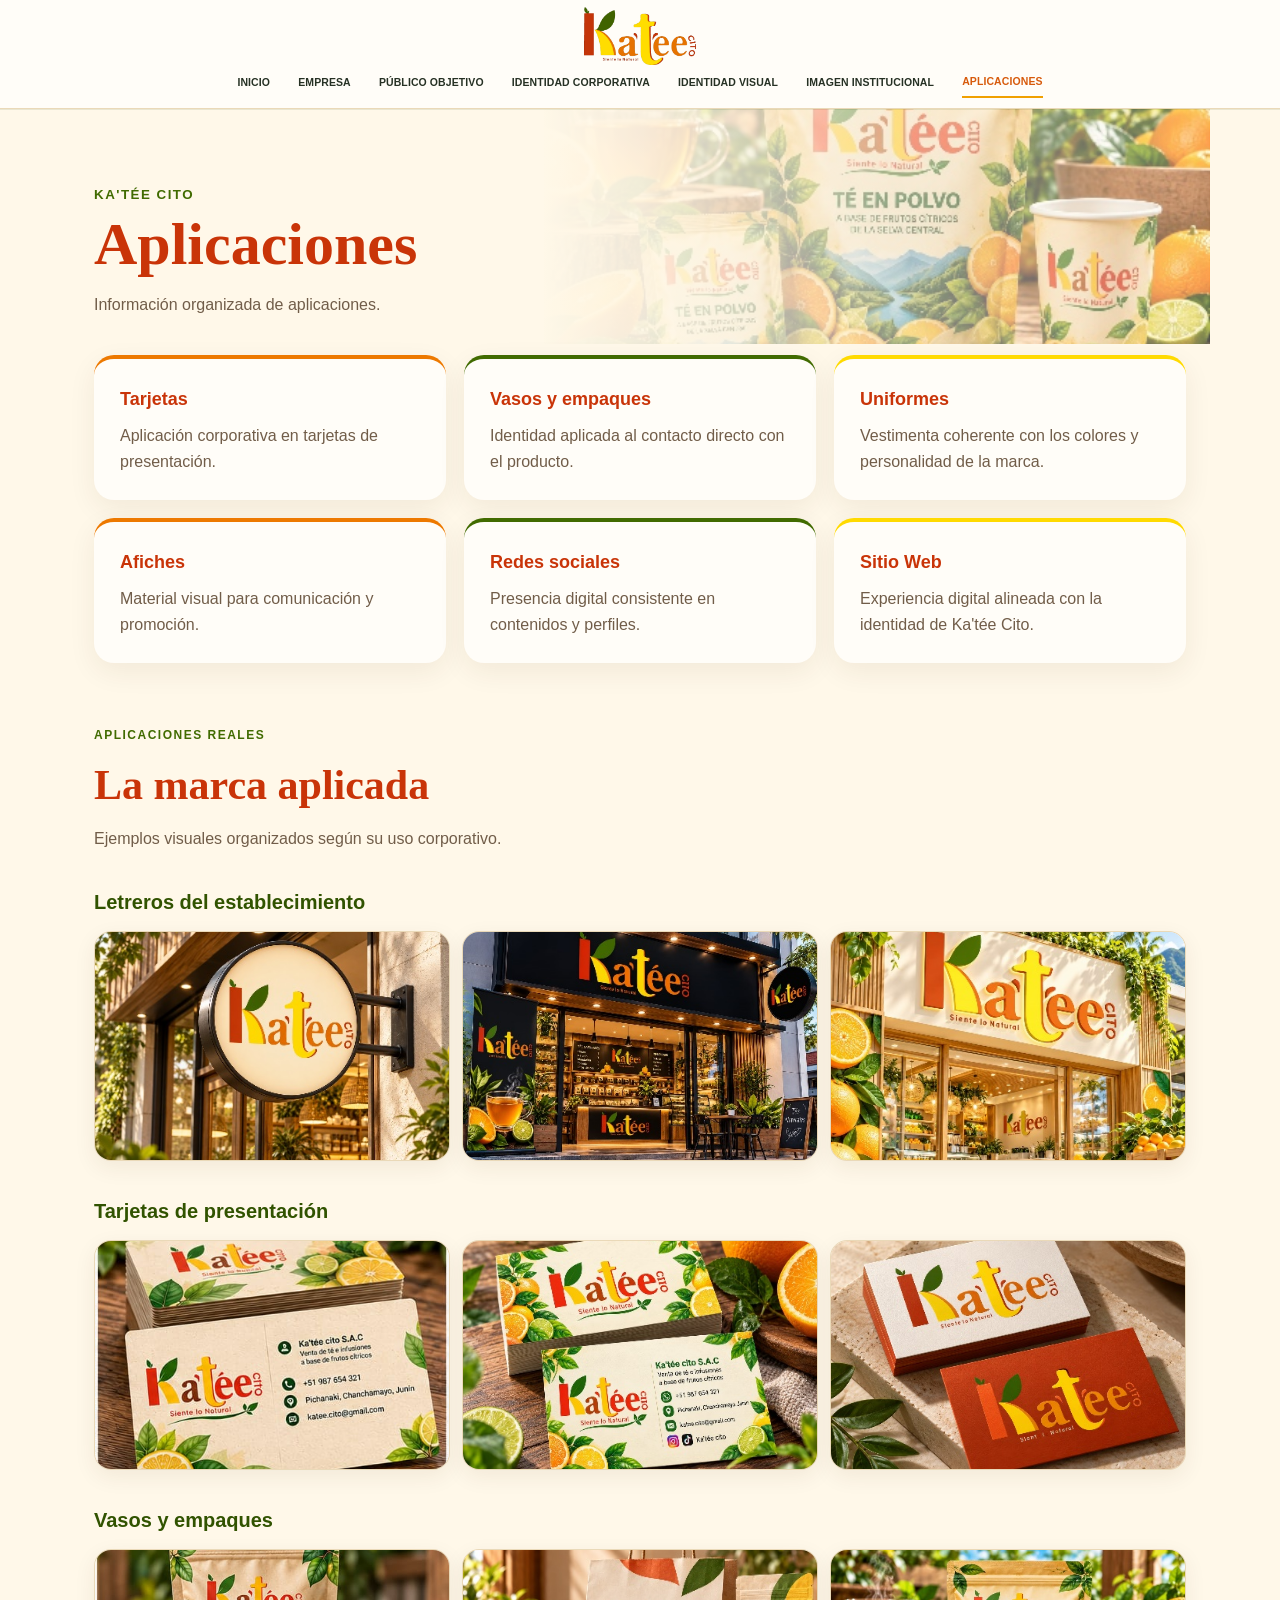
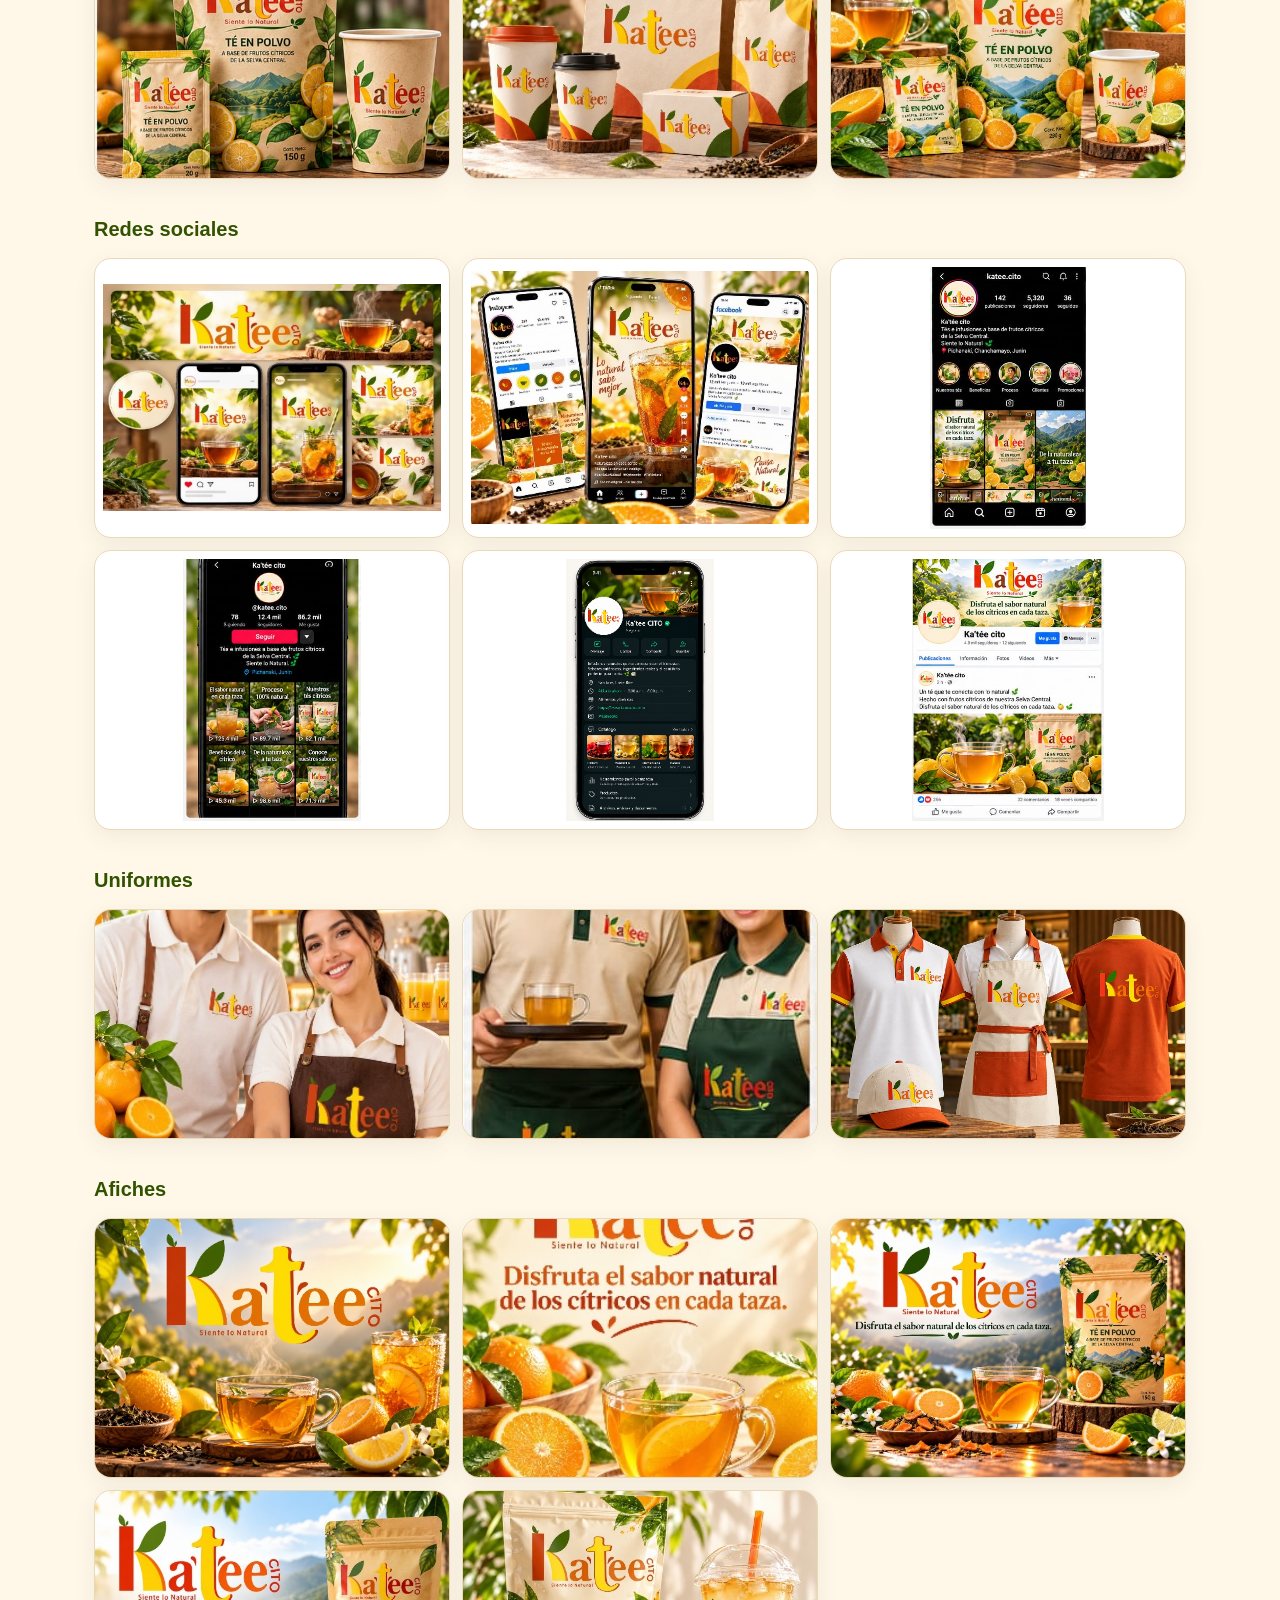
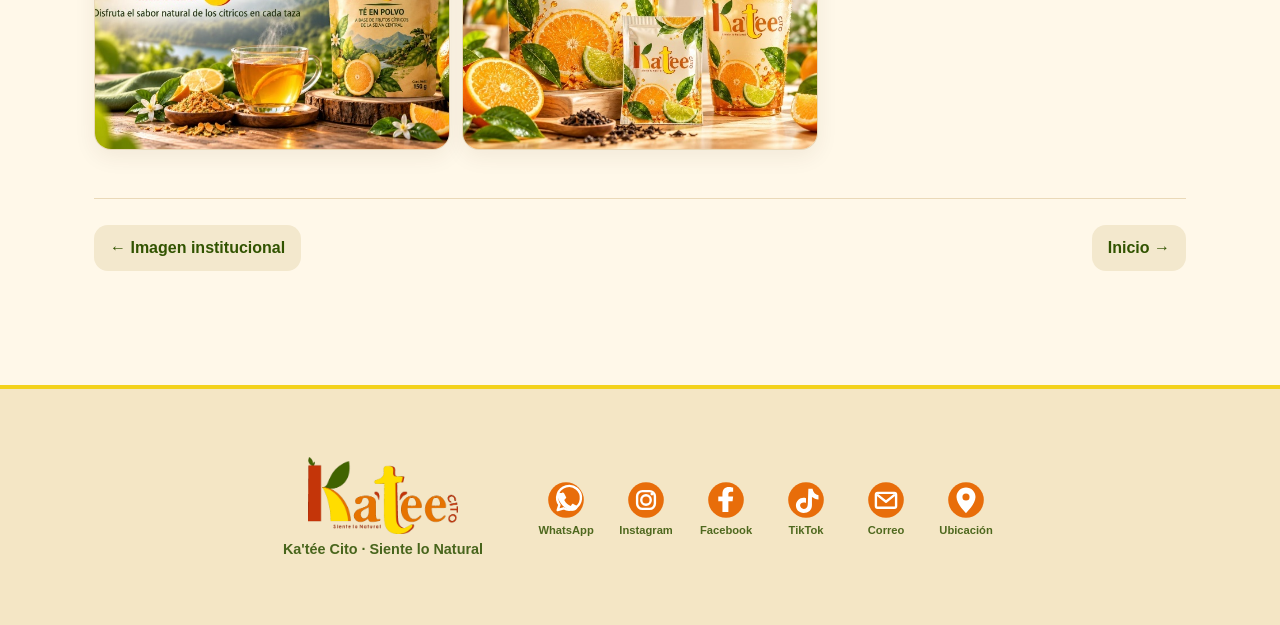
==== aplicaciones.html @ 7b3519e0 "Mi sitio web Kateecito" ====
<!doctype html>
<html lang="es"><head><meta charset="utf-8"><meta name="viewport" content="width=device-width,initial-scale=1">
<meta name="theme-color" content="#fff8e9"><title>Aplicaciones | Ka'tée Cito</title><link rel="stylesheet" href="style.css"></head>
<body><header class="site-header"><nav class="navbar"><a class="brand" href="index.html"><img src="img/logo-kateecito.png" alt="Logo Ka'tée Cito"></a>
<input class="menu-toggle" type="checkbox" id="menu-toggle">
<label class="menu-btn" for="menu-toggle" aria-label="Abrir menú">☰</label>
<div class="nav-links"><a href="index.html">Inicio</a><a href="empresa.html">Empresa</a><a href="publico.html">Público objetivo</a><a href="identidad-corporativa.html">Identidad corporativa</a><a href="identidad-visual.html">Identidad visual</a><a href="imagen-institucional.html">Imagen institucional</a><a href="aplicaciones.html" class="active">Aplicaciones</a></div></nav></header>
<main><div class="page-hero-art" style="--page-art:url('img/hero-final/aplicaciones.jpg')" aria-hidden="true"></div><div class="page-head"><small>Ka'tée Cito</small><h1 class="page-title">Aplicaciones</h1><p>Información organizada de aplicaciones.</p></div><div class="grid"><article class="card"><h2>Tarjetas</h2><p>Aplicación corporativa en tarjetas de presentación.</p></article><article class="card"><h2>Vasos y empaques</h2><p>Identidad aplicada al contacto directo con el producto.</p></article><article class="card"><h2>Uniformes</h2><p>Vestimenta coherente con los colores y personalidad de la marca.</p></article><article class="card"><h2>Afiches</h2><p>Material visual para comunicación y promoción.</p></article><article class="card"><h2>Redes sociales</h2><p>Presencia digital consistente en contenidos y perfiles.</p></article><article class="card"><h2>Sitio Web</h2><p>Experiencia digital alineada con la identidad de Ka'tée Cito.</p></article></div>

<section class="media-section">
 <div class="showcase-head"><span>Aplicaciones reales</span><h2>La marca aplicada</h2><p>Ejemplos visuales organizados según su uso corporativo.</p></div>

 <div class="media-group"><h3>Letreros del establecimiento</h3><div class="photo-grid three">
  <img src="img/galeria/letrero-1.jpg" alt="Letrero Ka'tée Cito 1" loading="lazy"><img src="img/galeria/letrero-2.jpg" alt="Letrero Ka'tée Cito 2" loading="lazy"><img src="img/galeria/letrero-3.jpg" alt="Letrero Ka'tée Cito 3" loading="lazy">
 </div></div>

 <div class="media-group"><h3>Tarjetas de presentación</h3><div class="photo-grid three">
  <img src="img/galeria/tarjeta-1.jpg" alt="Tarjeta de presentación 1" loading="lazy"><img src="img/galeria/tarjeta-2.jpg" alt="Tarjeta de presentación 2" loading="lazy"><img src="img/galeria/tarjeta-3.jpg" alt="Tarjeta de presentación 3" loading="lazy">
 </div></div>

 <div class="media-group"><h3>Vasos y empaques</h3><div class="photo-grid three">
  <img src="img/galeria/empaque-1.jpg" alt="Vasos y empaques 1" loading="lazy"><img src="img/galeria/empaque-2.jpg" alt="Vasos y empaques 2" loading="lazy"><img src="img/galeria/empaque-3.jpg" alt="Vasos y empaques 3" loading="lazy">
 </div></div>

 <div class="media-group"><h3>Redes sociales</h3><div class="photo-grid social">
  <img src="img/galeria/redes-general.jpg" alt="Presentación de redes sociales" loading="lazy"><img src="img/galeria/redes-moviles.jpg" alt="Redes sociales en dispositivos móviles" loading="lazy"><img src="img/galeria/instagram.jpg" alt="Instagram de Ka'tée Cito" loading="lazy"><img src="img/galeria/tiktok.jpg" alt="TikTok de Ka'tée Cito" loading="lazy"><img src="img/galeria/whatsapp.jpg" alt="WhatsApp de Ka'tée Cito" loading="lazy"><img src="img/galeria/facebook.jpg" alt="Facebook de Ka'tée Cito" loading="lazy">
 </div></div>

 <div class="media-group"><h3>Uniformes</h3><div class="photo-grid three">
  <img src="img/galeria/uniforme-1.jpg" alt="Uniforme Ka'tée Cito 1" loading="lazy"><img src="img/galeria/uniforme-2.jpg" alt="Uniforme Ka'tée Cito 2" loading="lazy"><img src="img/galeria/uniforme-3.jpg" alt="Uniforme Ka'tée Cito 3" loading="lazy">
 </div></div>

 <div class="media-group"><h3>Afiches</h3><div class="photo-grid posters">
  <img src="img/galeria/afiche-1.jpg" alt="Afiche Ka'tée Cito 1" loading="lazy"><img src="img/galeria/afiche-2.jpg" alt="Afiche Ka'tée Cito 2" loading="lazy"><img src="img/galeria/afiche-3.jpg" alt="Afiche Ka'tée Cito 3" loading="lazy"><img src="img/galeria/afiche-4.jpg" alt="Afiche Ka'tée Cito 4" loading="lazy"><img src="img/galeria/afiche-5.jpg" alt="Afiche Ka'tée Cito 5" loading="lazy">
 </div></div>
</section>
<div class="pager"><a href="imagen-institucional.html">← Imagen institucional</a><a href="index.html">Inicio →</a></div></main>


<footer class="brand-footer">
  <div class="brand-footer-inner">
    <div class="footer-brand">
      <img src="img/logo-kateecito.png" alt="Ka'tée Cito">
      <strong>Ka'tée Cito · Siente lo Natural</strong>
    </div>
    <div class="footer-contacts" aria-label="Canales de contacto">
      <a href="#" aria-label="WhatsApp"><img src="img/social/whatsapp.svg" alt=""><small>WhatsApp</small></a>
      <a href="#" aria-label="Instagram"><img src="img/social/instagram.svg" alt=""><small>Instagram</small></a>
      <a href="#" aria-label="Facebook"><img src="img/social/facebook.svg" alt=""><small>Facebook</small></a>
      <a href="#" aria-label="TikTok"><img src="img/social/tiktok.svg" alt=""><small>TikTok</small></a>
      <a href="#" aria-label="Correo"><img src="img/social/mail.svg" alt=""><small>Correo</small></a>
      <a href="#" aria-label="Ubicación"><img src="img/social/location.svg" alt=""><small>Ubicación</small></a>
    </div>
  </div>
</footer>
</body></html>
---- style.css ----
:root{--orange:#ed7900;--red:#c93408;--yellow:#ffda00;--green:#416b00;--green-dark:#315300;--cream:#fff8e9;--cream2:#f3e8cd;--white:#fffdf8;--text:#35281d;--muted:#715d49;--line:#ead9b8}
*{box-sizing:border-box}html{scroll-behavior:smooth}body{margin:0;font-family:Arial,Helvetica,sans-serif;background:var(--cream);color:var(--text);line-height:1.6}img{max-width:100%}
.site-header{position:sticky;top:0;z-index:50;background:rgba(255,248,233,.98);border-bottom:1px solid var(--line)}
.navbar{max-width:1240px;margin:auto;min-height:76px;padding:9px 24px;display:flex;align-items:center;gap:22px}.brand{display:flex;flex:0 0 auto}.brand img{width:116px;height:56px;object-fit:contain}
.nav-links{display:flex;align-items:center;gap:4px;margin-left:auto}.nav-links a{color:var(--green-dark);text-decoration:none;font-weight:700;font-size:12.5px;padding:10px 9px;border-radius:999px;white-space:nowrap}.nav-links a:hover,.nav-links a.active{background:var(--yellow);color:var(--red)}
.menu-toggle{display:none}.menu-btn{display:none;background:var(--yellow);color:var(--red);width:46px;height:46px;border-radius:13px;font-size:24px;font-weight:bold;cursor:pointer;align-items:center;justify-content:center}
.hero{background:radial-gradient(circle at 84% 20%,rgba(255,218,0,.35),transparent 27%),linear-gradient(135deg,#fffaf1,#ffefc6);padding:84px 24px}.hero-wrap{max-width:1140px;margin:auto;display:grid;grid-template-columns:1.2fr .8fr;gap:60px;align-items:center}.eyebrow{color:var(--green);font-weight:800;letter-spacing:2px;font-size:13px}.hero h1,.page-title{font-family:Georgia,serif;color:var(--red);line-height:1.04}.hero h1{font-size:clamp(45px,6vw,78px);margin:12px 0 18px}.hero p{font-size:18px;color:var(--muted);max-width:650px}.hero-logo{background:var(--white);padding:28px;border:2px solid var(--yellow);border-radius:30px;box-shadow:0 15px 45px rgba(86,55,18,.09)}
.primary{display:inline-block;margin-top:14px;padding:12px 20px;border-radius:999px;background:var(--green);color:white;text-decoration:none;font-weight:700}
main{max-width:1140px;margin:auto;padding:72px 24px}.page-head{max-width:800px;margin-bottom:38px}.page-head small{color:var(--green);font-weight:800;letter-spacing:1.5px;text-transform:uppercase}.page-title{font-size:clamp(38px,5vw,60px);margin:7px 0 10px}.page-head p{color:var(--muted)}
.grid{display:grid;grid-template-columns:repeat(3,minmax(0,1fr));gap:18px}.card{background:var(--white);padding:26px;border-radius:20px;border-top:4px solid var(--orange);box-shadow:0 9px 28px rgba(76,49,18,.07)}.card:nth-child(3n+2){border-top-color:var(--green)}.card:nth-child(3n){border-top-color:var(--yellow)}.card h2{font-size:18px;color:var(--red);margin:0 0 9px}.card p{color:var(--muted);margin:0}.card a{display:inline-block;margin-top:14px;color:var(--green);font-weight:700;text-decoration:none}
.palette{display:grid;grid-template-columns:repeat(4,1fr);gap:12px;margin-bottom:28px}.swatch{height:115px;border-radius:18px;padding:16px;display:flex;align-items:flex-end;font-weight:800}.orange{background:var(--orange);color:white}.yellow{background:var(--yellow);color:#712b0c}.green{background:var(--green);color:white}.red{background:var(--red);color:white}
.pager{display:flex;justify-content:space-between;gap:16px;margin-top:48px;padding-top:26px;border-top:1px solid var(--line)}.pager a{min-height:46px;display:flex;align-items:center;padding:10px 16px;border-radius:14px;background:var(--cream2);color:var(--green-dark);font-weight:700;text-decoration:none}
footer{padding:44px 20px;text-align:center;background:#eee1c3;border-top:5px solid var(--yellow);color:var(--green-dark);font-weight:700}footer img{width:145px;max-height:90px;object-fit:contain}
@media(max-width:1040px){.navbar{padding:9px 18px}.menu-btn{display:flex;margin-left:auto}.nav-links{display:none;position:absolute;top:76px;left:12px;right:12px;background:var(--white);border:1px solid var(--line);border-radius:18px;padding:10px;box-shadow:0 14px 35px rgba(61,42,19,.14);max-height:72vh;overflow:auto}.menu-toggle:checked~.nav-links{display:grid;grid-template-columns:1fr 1fr}.nav-links a{font-size:14px;padding:12px}.hero-wrap{grid-template-columns:1fr 380px;gap:35px}}
@media(max-width:760px){.hero{padding:55px 18px}.hero-wrap{grid-template-columns:1fr;gap:30px}.hero h1{font-size:45px}.hero-logo{max-width:480px}.grid{grid-template-columns:1fr}.palette{grid-template-columns:1fr 1fr}main{padding:52px 18px}.pager{flex-direction:column}.pager a{justify-content:center}.menu-toggle:checked~.nav-links{grid-template-columns:1fr}.page-title{font-size:40px}}
@media(min-width:1400px){.navbar{max-width:1360px}.hero-wrap,main{max-width:1240px}.grid{gap:22px}.card{padding:30px}}

/* Galerías del documento corporativo */
.visual-showcase,.media-section{margin-top:58px}
.showcase-head{max-width:760px;margin-bottom:22px}
.showcase-head span{color:var(--green);font-size:12px;font-weight:800;letter-spacing:1.5px;text-transform:uppercase}
.showcase-head h2{font-family:Georgia,serif;color:var(--red);font-size:clamp(28px,4vw,42px);margin:5px 0 7px}
.showcase-head p{color:var(--muted);margin:0}
.hero-figure{margin:0;background:var(--white);border-radius:24px;padding:18px;box-shadow:0 10px 30px rgba(76,49,18,.08);border:1px solid var(--line)}
.hero-figure img{display:block;width:100%;max-height:520px;object-fit:contain;border-radius:16px}
.hero-figure figcaption{padding:12px 4px 2px;color:var(--muted);font-size:14px}
.media-group{margin-top:34px}.media-group h3{color:var(--green-dark);font-size:20px;margin:0 0 13px}
.photo-grid{display:grid;gap:12px}.photo-grid.three{grid-template-columns:repeat(3,minmax(0,1fr))}.photo-grid.social{grid-template-columns:repeat(3,minmax(0,1fr))}.photo-grid.posters{grid-template-columns:repeat(3,minmax(0,1fr))}
.photo-grid img{width:100%;height:230px;object-fit:cover;background:var(--white);border-radius:17px;border:1px solid var(--line);box-shadow:0 7px 22px rgba(76,49,18,.07)}
.photo-grid.social img{height:280px;object-fit:contain;padding:8px;background:#fff}.photo-grid.posters img{height:260px}
.communication-grid{display:grid;grid-template-columns:repeat(2,minmax(0,1fr));gap:18px}
.media-card{min-width:0;background:var(--white);border:1px solid var(--line);border-radius:22px;padding:18px;box-shadow:0 8px 25px rgba(76,49,18,.07)}
.media-card small{color:var(--orange);font-weight:800;text-transform:uppercase;letter-spacing:1px}.media-card h3{color:var(--green-dark);margin:3px 0 14px}
.media-card>img,.double-img img{display:block;width:100%;height:350px;object-fit:contain;border-radius:14px;background:#fff}
.double-img{display:grid;grid-template-columns:1fr 1fr;gap:10px}.double-img img{height:300px}.media-card.wide{grid-column:1/-1}.media-card.wide>img{height:420px}
@media(max-width:760px){
 .photo-grid.three,.photo-grid.social,.photo-grid.posters{grid-template-columns:1fr 1fr}
 .photo-grid img{height:180px}.photo-grid.social img{height:230px}.photo-grid.posters img{height:210px}
 .communication-grid{grid-template-columns:1fr}.media-card.wide{grid-column:auto}.media-card>img{height:300px}.double-img img{height:240px}.media-card.wide>img{height:300px}
}
@media(max-width:430px){
 .photo-grid.three,.photo-grid.social,.photo-grid.posters{grid-template-columns:1fr}
 .photo-grid img,.photo-grid.social img,.photo-grid.posters img{height:auto;max-height:360px;object-fit:contain;background:#fff}
 .double-img{grid-template-columns:1fr}.double-img img{height:auto;max-height:360px}
}

/* ===== Rediseño final: 7 pestañas + video hero ===== */
.site-header{position:sticky;top:0;background:rgba(255,253,248,.97);box-shadow:0 1px 0 rgba(49,83,0,.10)}
.navbar{max-width:1320px;min-height:82px}
.brand img{width:125px;height:60px}
.nav-links a{font-size:12px;text-transform:uppercase;letter-spacing:.35px;padding:10px 11px}
.video-hero{position:relative;height:min(76vh,720px);min-height:510px;overflow:hidden;background:#203000}
.hero-video{position:absolute;inset:0;width:100%;height:100%;object-fit:cover}
.video-shade{position:absolute;inset:0;background:linear-gradient(90deg,rgba(18,26,7,.72) 0%,rgba(18,26,7,.45) 42%,rgba(18,26,7,.10) 72%,rgba(18,26,7,.02) 100%)}
.video-content{position:relative;z-index:2;height:100%;max-width:1240px;margin:auto;padding:50px 28px;display:flex;align-items:center}
.video-copy{max-width:680px;color:white}
.eyebrow.light{color:#ffdf32}
.video-copy h1{font-family:Georgia,serif;font-size:clamp(48px,6vw,82px);line-height:1.01;margin:13px 0 18px;color:white;text-shadow:0 3px 18px rgba(0,0,0,.22)}
.video-copy p{max-width:570px;font-size:18px;color:rgba(255,255,255,.92);margin-bottom:28px}
.hero-outline{display:inline-flex;padding:14px 24px;border:2px solid white;color:white;text-decoration:none;font-size:12px;font-weight:800;letter-spacing:1px;transition:.2s}
.hero-outline:hover{background:white;color:var(--green-dark)}
.home-main{max-width:1240px;padding-top:70px}
.home-intro{display:grid;grid-template-columns:1fr 1fr;gap:50px;align-items:end;margin-bottom:36px}
.home-intro small{color:var(--green);font-weight:800;letter-spacing:1.5px}
.home-intro h2{font-family:Georgia,serif;font-size:clamp(36px,5vw,58px);color:var(--red);margin:4px 0 0}
.home-intro p{color:var(--muted);max-width:520px;margin:0}
.category-list{display:grid;grid-template-columns:repeat(3,1fr);border-top:1px solid var(--line);border-left:1px solid var(--line)}
.home-category{min-height:150px;padding:24px;background:var(--white);border-right:1px solid var(--line);border-bottom:1px solid var(--line);display:grid;grid-template-columns:auto 1fr auto;gap:16px;align-items:center;text-decoration:none;color:var(--text);transition:.2s}
.home-category>span{color:var(--orange);font-weight:800;font-size:12px}
.home-category h2{font-family:Georgia,serif;color:var(--green-dark);font-size:21px;margin:0 0 4px}
.home-category p{color:var(--muted);font-size:13px;margin:0}.home-category b{font-size:24px;color:var(--red)}
.home-category:hover{background:#fff2cc;transform:translateY(-2px)}
@media(max-width:1040px){
 .nav-links a{text-transform:none;letter-spacing:0}
 .video-hero{height:68vh;min-height:500px}
 .category-list{grid-template-columns:repeat(2,1fr)}
}
@media(max-width:760px){
 .site-header{position:sticky}
 .video-hero{height:70vh;min-height:520px}
 .hero-video{object-position:center}
 .video-shade{background:linear-gradient(90deg,rgba(18,26,7,.68),rgba(18,26,7,.32))}
 .video-content{padding:36px 20px;align-items:flex-end;padding-bottom:60px}
 .video-copy h1{font-size:43px}.video-copy p{font-size:16px}
 .home-intro{grid-template-columns:1fr;gap:15px}
 .category-list{grid-template-columns:1fr}
 .home-category{min-height:120px}
}

/* ===== HOME FINAL BASADO EN LA REFERENCIA APROBADA ===== */
.top-strip{height:34px;background:#174b22;color:#fff;font-size:12px;display:flex;align-items:center}
.top-strip>div{width:min(1320px,calc(100% - 40px));margin:auto;display:flex;gap:18px}
.top-strip b{font-weight:400;opacity:.88;border-left:1px solid rgba(255,255,255,.45);padding-left:18px}
.site-header{position:sticky;top:0;z-index:100;background:#fffdf8}
.navbar{max-width:1340px;min-height:84px;padding:10px 28px}
.brand img{width:150px;height:62px;object-fit:contain}
.nav-links{gap:8px}.nav-links a{font-size:12px;text-transform:uppercase;letter-spacing:.25px;padding:11px 10px;color:#263124;border-radius:0}
.nav-links a.active{background:transparent;color:#d75a0b;border-bottom:2px solid #f0a000}
.ref-hero{position:relative;height:calc(100vh - 118px);min-height:570px;max-height:790px;overflow:hidden;background:#253b1b}
.ref-hero video{position:absolute;inset:0;width:100%;height:100%;object-fit:cover;object-position:center center;transform:translateZ(0)}
.ref-overlay{position:absolute;inset:0;background:linear-gradient(90deg,rgba(15,27,10,.72) 0%,rgba(15,27,10,.48) 38%,rgba(15,27,10,.12) 72%,rgba(15,27,10,.04) 100%)}
.ref-copy{position:relative;z-index:2;width:min(1320px,calc(100% - 80px));margin:auto;height:100%;display:flex;flex-direction:column;justify-content:center;align-items:flex-start;color:white}
.ref-copy small{font-weight:800;letter-spacing:5px;color:#ffcf21;font-size:11px}
.ref-copy h1{font-family:Georgia,serif;font-size:clamp(48px,6vw,86px);line-height:.98;margin:16px 0 22px;color:#fff;max-width:760px;text-shadow:0 3px 18px rgba(0,0,0,.25)}
.ref-copy h1 em{font-style:normal;color:#ffb515}.ref-copy p{max-width:600px;font-size:18px;margin:0 0 28px;color:#fff}
.ref-actions{display:flex;gap:12px}.ref-actions a{padding:15px 24px;text-decoration:none;font-weight:800;font-size:12px;letter-spacing:.5px}
.ref-primary{background:#ffb515;color:#18371a}.ref-secondary{border:2px solid #fff;color:#fff;background:rgba(0,0,0,.12)}
.scroll-cue{position:absolute;z-index:3;right:35px;bottom:26px;color:#fff;text-decoration:none;font-size:10px;font-weight:800;letter-spacing:2px}
.ref-main{max-width:1340px;padding:50px 28px 70px}
.ref-intro{display:grid;grid-template-columns:1.2fr .8fr;align-items:end;gap:45px;margin-bottom:28px}
.ref-intro small{color:#365c23;font-weight:800;letter-spacing:4px;font-size:10px}
.ref-intro h2{font-family:Georgia,serif;font-size:46px;margin:5px 0;color:#173f20}.ref-intro h2 strong{color:#d74910}
.ref-intro p{color:#625d54;margin:0 0 8px;max-width:430px}
.ref-grid{display:grid;grid-template-columns:repeat(6,1fr);gap:10px}
.ref-card{min-width:0;background:#fffdf8;border:1px solid #eadfc9;border-radius:8px;padding:24px 18px;text-decoration:none;color:#25231e;display:flex;gap:14px;min-height:170px;transition:.2s}
.ref-card:hover{transform:translateY(-4px);box-shadow:0 12px 25px rgba(67,52,27,.10)}
.ref-icon{font-size:31px;color:#df4b0c;line-height:1}.ref-card:nth-child(even) .ref-icon{color:#32601e}
.ref-card h3{font-family:Georgia,serif;color:#24261f;font-size:18px;line-height:1.05;margin:2px 0 12px}.ref-card p{font-size:13px;line-height:1.35;color:#69635a;margin:0 0 12px}.ref-card span{display:inline-flex;width:34px;height:34px;border-radius:50%;background:#e44d0b;color:#fff;align-items:center;justify-content:center;font-weight:800}
@media(max-width:1100px){.ref-grid{grid-template-columns:repeat(3,1fr)}}
@media(max-width:760px){
 .top-strip{display:none}.navbar{min-height:64px;padding:5px 16px}.brand img{width:115px;height:50px}
 .ref-hero{height:calc(100svh - 64px);min-height:600px;max-height:none}
 .ref-hero video{object-position:52% center}
 .ref-overlay{background:linear-gradient(0deg,rgba(17,29,10,.72) 0%,rgba(17,29,10,.22) 65%,rgba(17,29,10,.05) 100%)}
 .ref-copy{width:calc(100% - 36px);justify-content:flex-end;padding-bottom:70px}
 .ref-copy small{letter-spacing:2.5px;font-size:9px}.ref-copy h1{font-size:43px;line-height:1.02;margin:12px 0 15px}.ref-copy p{font-size:14px;max-width:92%}
 .ref-actions{flex-direction:column;align-items:flex-start}.ref-actions a{padding:12px 17px}.scroll-cue{display:none}
 .ref-main{padding:42px 17px 55px}.ref-intro{grid-template-columns:1fr;gap:8px}.ref-intro h2{font-size:38px}.ref-grid{grid-template-columns:1fr 1fr}
 .ref-card{min-height:150px;padding:18px 13px;display:block}.ref-icon{margin-bottom:10px}.ref-card h3{font-size:16px}
}
@media(max-width:430px){.ref-grid{grid-template-columns:1fr}.ref-card{min-height:auto;display:flex}}

/* ===== NAVEGACION FINAL MOVIL: SIN MENU HAMBURGUESA ===== */
.menu-toggle,.menu-btn{display:none!important}
@media(max-width:1040px){
 .site-header{position:sticky;top:0;z-index:100;background:#fffdf8;overflow:hidden}
 .navbar{display:grid;grid-template-columns:1fr;gap:0;min-height:auto;padding:0;max-width:none;width:100%}
 .brand{display:flex;justify-content:center;padding:7px 16px 4px}
 .brand img{width:118px;height:48px;object-fit:contain}
 .nav-links{display:flex!important;position:static!important;left:auto!important;right:auto!important;top:auto!important;width:100%;margin:0!important;padding:0 12px 7px!important;gap:22px!important;background:#fffdf8!important;border:0!important;border-radius:0!important;box-shadow:none!important;overflow-x:auto!important;overflow-y:hidden!important;max-height:none!important;grid-template-columns:none!important;scrollbar-width:none;-webkit-overflow-scrolling:touch;white-space:nowrap}
 .nav-links::-webkit-scrollbar{display:none}
 .nav-links a{flex:0 0 auto!important;font-size:10px!important;text-transform:uppercase!important;letter-spacing:.35px!important;padding:8px 0 7px!important;border-radius:0!important;color:#273123!important;background:transparent!important}
 .nav-links a.active{color:#d74910!important;border-bottom:2px solid #f0a000!important}
}
@media(max-width:760px){
 .top-strip{height:25px;display:flex!important;font-size:8px;overflow:hidden}
 .top-strip>div{width:100%;padding:0 12px;gap:9px;white-space:nowrap}
 .top-strip b{padding-left:9px;overflow:hidden;text-overflow:ellipsis}
 .site-header{top:0}
 .navbar{padding:0!important}
 .brand{padding:5px 14px 2px;justify-content:flex-start}
 .brand img{width:102px;height:43px}
 .nav-links{padding:0 14px 7px!important;gap:20px!important}
 .nav-links a{font-size:9px!important;padding:7px 0 6px!important}
 .ref-hero{height:calc(100svh - 108px);min-height:570px}
}

/* ===== AJUSTE FINAL: LOGO Y 7 PESTAÑAS CENTRADAS EN CELULAR ===== */
@media(max-width:760px){
  .navbar{display:flex!important;flex-direction:column!important;align-items:center!important;justify-content:center!important;width:100%!important;padding:5px 8px 7px!important}
  .brand{width:100%!important;display:flex!important;justify-content:center!important;align-items:center!important;padding:2px 0 3px!important}
  .brand img{width:105px!important;height:42px!important;object-fit:contain!important}
  .nav-links{width:100%!important;display:flex!important;justify-content:center!important;align-items:center!important;gap:12px!important;margin:0 auto!important;padding:2px 4px 3px!important;overflow:visible!important;white-space:nowrap!important}
  .nav-links a{flex:0 1 auto!important;font-size:7.6px!important;line-height:1!important;letter-spacing:0!important;padding:7px 0 6px!important;text-align:center!important}
}
@media(max-width:430px){
  .navbar{padding:4px 4px 6px!important}
  .brand{justify-content:center!important;padding:1px 0 2px!important}
  .brand img{width:98px!important;height:39px!important}
  .nav-links{justify-content:center!important;gap:8px!important;padding:1px 2px 3px!important}
  .nav-links a{font-size:6.7px!important;padding:6px 0 5px!important}
}

/* === FIX FINAL NAVEGACION RESPONSIVE === */
.menu-toggle,.menu-btn{display:none!important}
.site-header .navbar{box-sizing:border-box!important;margin:0 auto!important}
.site-header .brand{margin:0 auto!important;justify-content:center!important}
.site-header .nav-links{box-sizing:border-box!important}

/* Laptop / PC: logo centrado y 7 secciones centradas */
@media (min-width:761px){
  .site-header .navbar{display:flex!important;flex-direction:column!important;align-items:center!important;justify-content:center!important;max-width:1380px!important;width:100%!important;padding:7px 24px 10px!important;gap:2px!important}
  .site-header .brand{display:flex!important;width:100%!important;align-items:center!important;justify-content:center!important}
  .site-header .brand img{width:150px!important;height:58px!important;object-fit:contain!important}
  .site-header .nav-links{position:static!important;display:flex!important;align-items:center!important;justify-content:center!important;flex-wrap:nowrap!important;width:100%!important;margin:0 auto!important;padding:0!important;gap:clamp(14px,2.2vw,38px)!important;overflow:visible!important;background:transparent!important;border:0!important;box-shadow:none!important;white-space:nowrap!important}
  .site-header .nav-links a{flex:0 0 auto!important;font-size:clamp(10px,.82vw,13px)!important;line-height:1.2!important;letter-spacing:.1px!important;padding:9px 0 7px!important;text-align:center!important}
}

/* Teléfono: TODAS las 7 secciones visibles, centradas y en varias filas */
@media (max-width:760px){
  .site-header{position:relative!important;top:auto!important}
  .site-header .navbar{display:flex!important;flex-direction:column!important;align-items:center!important;justify-content:center!important;width:100%!important;max-width:none!important;min-height:auto!important;padding:7px 10px 10px!important;gap:4px!important}
  .site-header .brand{display:flex!important;width:100%!important;justify-content:center!important;margin:0 auto!important}
  .site-header .brand img{width:122px!important;height:52px!important;object-fit:contain!important}
  .site-header .nav-links{position:static!important;display:flex!important;flex-wrap:wrap!important;justify-content:center!important;align-items:center!important;width:100%!important;margin:0 auto!important;padding:2px 4px 0!important;gap:3px 15px!important;overflow:visible!important;white-space:normal!important;max-height:none!important;background:transparent!important;border:0!important;border-radius:0!important;box-shadow:none!important}
  .site-header .nav-links a{flex:0 0 auto!important;font-size:10px!important;line-height:1.25!important;letter-spacing:0!important;padding:7px 0 6px!important;text-align:center!important;white-space:nowrap!important;background:transparent!important;border-radius:0!important}
  .site-header .nav-links a.active{color:#d74910!important;border-bottom:2px solid #e2a21a!important}
}

@media (max-width:390px){
  .site-header .navbar{padding-left:6px!important;padding-right:6px!important}
  .site-header .nav-links{gap:2px 10px!important}
  .site-header .nav-links a{font-size:9px!important}
}

/* ===== Refuerzo visual para páginas con espacio libre ===== */
.brand-fill{margin-top:52px;padding:32px;border:1px solid var(--line);border-radius:26px;background:linear-gradient(135deg,#fffdf7 0%,#fff5dc 100%);position:relative;overflow:hidden}
.brand-fill:after{content:"";position:absolute;width:180px;height:180px;border-radius:50%;right:-75px;top:-75px;background:rgba(255,211,0,.13);pointer-events:none}
.brand-fill-head{display:grid;grid-template-columns:1.1fr .9fr;column-gap:42px;align-items:end;margin-bottom:24px;position:relative;z-index:1}
.brand-fill-head span{grid-column:1/-1;color:var(--green);font-size:10px;font-weight:800;letter-spacing:3px;margin-bottom:5px}
.brand-fill-head h2{font-family:Georgia,serif;color:var(--red);font-size:30px;line-height:1.08;margin:0}
.brand-fill-head p{color:var(--muted);margin:0;line-height:1.6}
.brand-mosaic{display:grid;grid-template-columns:1.35fr .82fr .82fr;gap:14px;position:relative;z-index:1}
.brand-mosaic.two{grid-template-columns:1.15fr .85fr}
.brand-shot{position:relative;min-height:245px;margin:0;border-radius:18px;overflow:hidden;background:#eadfca;box-shadow:0 10px 25px rgba(68,49,20,.10)}
.brand-shot img{width:100%;height:100%;position:absolute;inset:0;object-fit:cover;display:block;transition:transform .35s ease}
.brand-shot.identity img{object-fit:contain;background:#fff;padding:18px}
.brand-shot:hover img{transform:scale(1.025)}
.brand-shot figcaption{position:absolute;left:12px;right:12px;bottom:12px;padding:12px 14px;border-radius:12px;background:rgba(255,253,247,.92);backdrop-filter:blur(5px);box-shadow:0 4px 15px rgba(0,0,0,.08)}
.brand-shot figcaption b{display:block;color:var(--green-dark);font-size:14px;margin-bottom:2px}
.brand-shot figcaption span{display:block;color:#6d6253;font-size:11px;line-height:1.35}
@media(max-width:760px){.brand-fill{margin-top:34px;padding:18px;border-radius:20px}.brand-fill-head{grid-template-columns:1fr;gap:8px}.brand-fill-head span{grid-column:auto}.brand-fill-head h2{font-size:25px}.brand-fill-head p{font-size:13px}.brand-mosaic,.brand-mosaic.two{grid-template-columns:1fr}.brand-shot{min-height:220px}.brand-shot.wide{min-height:250px}}


/* ===== Corrección observaciones: apoyo visual coherente ===== */
.context-brand{
  width:min(100%,1120px);
  margin:34px auto 10px;
  padding:26px 30px;
  display:flex;
  align-items:center;
  justify-content:center;
  gap:34px;
  border:1px solid rgba(196,83,9,.14);
  border-radius:22px;
  background:linear-gradient(135deg,rgba(255,248,233,.96),rgba(255,255,255,.94));
  box-shadow:0 14px 38px rgba(92,65,22,.07);
  overflow:hidden;
}
.context-brand img{
  width:min(260px,32%);
  max-height:170px;
  object-fit:contain;
  background:transparent !important;
  flex:0 0 auto;
}
.context-brand div{max-width:650px}
.context-brand span{
  display:block;
  margin-bottom:7px;
  color:#c43509;
  font-size:.75rem;
  font-weight:800;
  letter-spacing:.12em;
}
.context-brand h2{margin:0 0 8px;color:#5b3519;font-size:clamp(1.3rem,2vw,1.85rem)}
.context-brand p{margin:0;color:#68584a;line-height:1.65}
.brand img, footer img{background:transparent !important}

@media(max-width:760px){
  .context-brand{
    margin-top:24px;
    padding:22px 18px;
    flex-direction:column;
    gap:14px;
    text-align:center;
  }
  .context-brand img{width:min(220px,72%);max-height:135px}
}


/* ===== Empresa: datos estilo referencia ===== */
.company-data-section{
  width:min(100%,1180px);
  margin:28px auto 34px;
}
.company-data-section>h2{
  margin:0 0 18px;
  color:#5b3519;
  font-size:clamp(1.55rem,2.4vw,2.15rem);
}
.company-data-grid{
  display:grid;
  grid-template-columns:repeat(4,minmax(0,1fr));
  gap:14px 18px;
}
.company-data-item{
  min-height:112px;
  padding:20px 22px;
  background:rgba(255,255,255,.58);
  border:1px solid rgba(185,116,25,.10);
  border-radius:14px;
}
.company-data-item h3{
  margin:0 0 8px;
  color:#c65317;
  font-size:1rem;
}
.company-data-item p{
  margin:0;
  color:#554b43;
  line-height:1.55;
}

/* ===== Contacto final estilo referencia ===== */
.contact-company{
  width:min(calc(100% - 32px),1180px);
  margin:58px auto 42px;
  padding:36px 34px;
  border-radius:24px;
  background:rgba(255,255,255,.50);
  border:1px solid rgba(185,116,25,.12);
}
.contact-heading span{
  color:#5c7d22;
  font-weight:800;
  font-size:.78rem;
  letter-spacing:.12em;
}
.contact-heading h2{
  margin:7px 0 8px;
  color:#5b3519;
  font-size:clamp(2rem,4vw,3.35rem);
}
.contact-heading p{margin:0 0 28px;color:#6b5c4e}
.contact-grid{
  display:grid;
  grid-template-columns:repeat(3,minmax(0,1fr));
  gap:14px;
}
.contact-item{
  min-height:115px;
  padding:22px 24px;
  background:rgba(255,255,255,.72);
  border-radius:14px;
  border:1px solid rgba(185,116,25,.08);
}
.contact-item h3{margin:0 0 10px;color:#c65317;font-size:1.08rem}
.contact-item p{margin:0;color:#514940;line-height:1.5}

@media(max-width:900px){
  .company-data-grid{grid-template-columns:repeat(2,minmax(0,1fr))}
}
@media(max-width:760px){
  .company-data-section{margin-top:22px}
  .company-data-grid{grid-template-columns:repeat(2,minmax(0,1fr));gap:10px}
  .company-data-item{padding:16px 14px;min-height:100px}
  .company-data-item h3{font-size:.9rem}
  .company-data-item p{font-size:.86rem}
  .contact-company{margin-top:38px;padding:26px 18px}
  .contact-grid{grid-template-columns:repeat(2,minmax(0,1fr));gap:10px}
  .contact-item{min-height:100px;padding:17px 14px}
}
@media(max-width:430px){
  .company-data-grid,.contact-grid{grid-template-columns:1fr}
  .company-data-item,.contact-item{min-height:auto}
}


/* =========================================================
   VERSIÓN FINAL RESPONSIVE - Ka'tée Cito
   ========================================================= */

/* Imagen temática superior: visible pero suave */
.thematic-hero{
  position:relative;
  overflow:hidden;
  isolation:isolate;
}
.thematic-hero::after{
  content:"";
  position:absolute;
  z-index:-1;
  top:0; right:0; bottom:0;
  width:min(48%,620px);
  background-image:
    linear-gradient(90deg,rgba(255,248,232,1) 0%,rgba(255,248,232,.48) 38%,rgba(255,248,232,.14) 100%),
    var(--hero-image);
  background-repeat:no-repeat;
  background-position:center right;
  background-size:cover;
  opacity:.62;
  pointer-events:none;
}
.thematic-hero-fallback{
  min-height:180px;
  margin-bottom:-180px;
}

/* Datos de empresa: sin iconos, ancho correcto en computadora */
.company-data-section{
  display:block !important;
  width:min(calc(100% - 36px),1180px) !important;
  max-width:1180px !important;
  margin:28px auto 34px !important;
  grid-column:1 / -1 !important;
}
.company-data-grid{
  display:grid !important;
  width:100% !important;
  grid-template-columns:repeat(4,minmax(0,1fr)) !important;
  gap:14px !important;
}
.company-data-item{
  width:auto !important;
  min-width:0 !important;
  min-height:112px;
  padding:20px 22px !important;
  border-radius:14px;
  box-sizing:border-box;
}
.company-data-item h3{margin:0 0 8px !important}
.company-data-item p{
  margin:0 !important;
  word-break:normal !important;
  overflow-wrap:break-word !important;
}

/* Footer común a todas las pestañas */
.brand-footer{
  width:100%;
  margin-top:42px;
  border-top:4px solid #f3d21b;
  background:#f4e6c5;
  box-sizing:border-box;
}
.brand-footer-inner{
  width:min(calc(100% - 32px),1180px);
  margin:0 auto;
  padding:24px 0 20px;
  display:flex;
  align-items:center;
  justify-content:center;
  gap:52px;
}
.footer-brand{
  display:flex;
  flex-direction:column;
  align-items:center;
  flex:0 0 auto;
}
.footer-brand img{
  width:150px;
  height:auto;
  max-height:92px;
  object-fit:contain;
  background:transparent !important;
}
.footer-brand strong{
  margin-top:4px;
  color:#48651c;
  font-size:.9rem;
  white-space:nowrap;
}
.footer-contacts{
  display:flex;
  justify-content:center;
  align-items:flex-start;
  flex-wrap:wrap;
  gap:18px;
}
.footer-contacts a{
  min-width:62px;
  color:#4e681e;
  text-decoration:none;
  display:flex;
  flex-direction:column;
  align-items:center;
  gap:5px;
  font-weight:700;
}
.social-circle{
  width:38px;
  height:38px;
  border-radius:50%;
  display:flex;
  align-items:center;
  justify-content:center;
  background:#e86d0a;
  color:#fff;
  font:800 21px/1 Arial,sans-serif;
  box-shadow:0 4px 10px rgba(166,77,7,.15);
}
.footer-contacts small{
  font-size:.7rem;
  line-height:1.1;
  text-align:center;
}

/* No iconos decorativos en los datos/contenido */
.company-data-item::before,
.company-data-item h3::before{display:none !important;content:none !important}

@media(min-width:901px){
  .company-data-grid .company-data-item:nth-child(5),
  .company-data-grid .company-data-item:nth-child(6),
  .company-data-grid .company-data-item:nth-child(7){
    grid-column:span 1;
  }
  /* El último renglón aprovecha mejor el ancho */
  .company-data-grid .company-data-item:nth-child(5){grid-column:span 1}
  .company-data-grid .company-data-item:nth-child(6){grid-column:span 1}
  .company-data-grid .company-data-item:nth-child(7){grid-column:span 2}
}

@media(max-width:900px){
  .company-data-grid{
    grid-template-columns:repeat(2,minmax(0,1fr)) !important;
  }
  .brand-footer-inner{
    flex-direction:column;
    gap:16px;
  }
}

@media(max-width:760px){
  .thematic-hero::after{
    width:56%;
    opacity:.48;
    background-image:
      linear-gradient(90deg,rgba(255,248,232,.98),rgba(255,248,232,.38)),
      var(--hero-image);
  }
  .company-data-section{
    width:calc(100% - 32px) !important;
    margin:22px auto 28px !important;
  }
  .company-data-grid{
    grid-template-columns:1fr !important;
    gap:10px !important;
  }
  .company-data-item{
    min-height:auto !important;
    padding:16px 18px !important;
  }
  .brand-footer{margin-top:30px}
  .brand-footer-inner{padding:22px 0 18px}
  .footer-brand img{width:128px}
  .footer-contacts{
    width:100%;
    gap:14px 8px;
    display:grid;
    grid-template-columns:repeat(3,1fr);
  }
  .footer-contacts a{min-width:0}
  .social-circle{width:34px;height:34px;font-size:18px}
  .footer-contacts small{font-size:.64rem}
}


/* ===== AJUSTE FINAL EXACTO: hero integrado, no cuadro ===== */
main{position:relative}
.page-hero-art{
  position:absolute;
  top:0;
  right:0;
  width:min(52vw,690px);
  height:235px;
  z-index:0;
  pointer-events:none;
  background-image:
    linear-gradient(90deg,#fff8e8 0%,rgba(255,248,232,.90) 15%,rgba(255,248,232,.38) 52%,rgba(255,248,232,.08) 100%),
    var(--page-art);
  background-position:center right;
  background-repeat:no-repeat;
  background-size:cover;
  opacity:.72;
  border:0 !important;
  border-radius:0 !important;
  box-shadow:none !important;
}
main > *:not(.page-hero-art){position:relative;z-index:1}

/* Footer con logos reconocibles */
.footer-contacts a img{
  width:38px !important;
  height:38px !important;
  object-fit:contain !important;
  background:transparent !important;
  border:0 !important;
  border-radius:0 !important;
  box-shadow:none !important;
}
.footer-contacts .social-circle{display:none !important}

/* Empresa en desktop: nunca comprimida */
.company-data-section{
  grid-column:1/-1 !important;
  width:min(calc(100% - 36px),1180px) !important;
  max-width:1180px !important;
  margin-left:auto !important;
  margin-right:auto !important;
}
.company-data-grid{
  display:grid !important;
  grid-template-columns:repeat(4,minmax(0,1fr)) !important;
  width:100% !important;
}
.company-data-item{min-width:0 !important;width:auto !important}

@media(max-width:900px){
  .company-data-grid{grid-template-columns:repeat(2,minmax(0,1fr)) !important}
  .page-hero-art{
    width:58vw;
    height:190px;
    opacity:.58;
  }
}
@media(max-width:760px){
  .page-hero-art{
    width:55%;
    height:160px;
    opacity:.50;
    background-image:
      linear-gradient(90deg,#fff8e8 0%,rgba(255,248,232,.76) 34%,rgba(255,248,232,.10) 100%),
      var(--page-art);
  }
  .company-data-grid{grid-template-columns:1fr !important}
  .footer-contacts a img{width:34px !important;height:34px !important}
}


/* ===== Identidad visual: bloque aprobado de evolución del logo ===== */
.logo-evolution{
  width:min(calc(100% - 36px),1180px);
  margin:24px auto 28px;
  position:relative;
  z-index:2;
}
.logo-evolution>h2{
  margin:0 0 12px;
  color:#603719;
  font-size:clamp(1.35rem,2vw,1.8rem);
}
.logo-sketches{
  width:100%;
  overflow:hidden;
  border:1px solid rgba(177,112,34,.12);
  border-radius:18px;
  background:rgba(255,255,255,.64);
  box-shadow:0 8px 24px rgba(83,56,20,.05);
}
.logo-sketches img{
  display:block;
  width:100%;
  height:auto;
  object-fit:contain;
}
.current-logo-card{
  margin-top:14px;
  padding:20px 24px 18px;
  background:rgba(255,255,255,.68);
  border:1px solid rgba(177,112,34,.13);
  border-radius:18px;
  text-align:center;
  box-shadow:0 8px 24px rgba(83,56,20,.05);
}
.current-logo-card h3{
  margin:0 0 6px;
  text-align:left;
  color:#c84e16;
  font-size:1.15rem;
}
.current-logo-image{
  display:block;
  width:min(245px,58%);
  max-height:120px;
  object-fit:contain;
  margin:0 auto 10px;
  background:transparent !important;
}
.logo-description-space{
  width:min(100%,780px);
  min-height:50px;
  margin:8px auto 0;
  padding:13px 18px;
  display:flex;
  align-items:center;
  justify-content:center;
  border:1px dashed rgba(184,119,42,.38);
  border-radius:8px;
  background:rgba(255,250,239,.58);
  color:#77695b;
  font-size:.9rem;
}
@media(max-width:760px){
  .logo-evolution{
    width:calc(100% - 28px);
    margin-top:18px;
  }
  .logo-evolution>h2{font-size:1.2rem}
  .logo-sketches{border-radius:13px}
  .current-logo-card{
    margin-top:10px;
    padding:15px 14px 14px;
    border-radius:13px;
  }
  .current-logo-card h3{font-size:1rem}
  .current-logo-image{
    width:min(210px,70%);
    max-height:100px;
  }
  .logo-description-space{
    min-height:44px;
    padding:10px 12px;
    font-size:.78rem;
  }
}

/* Logo Ka'tée Cito: fondo transparente definitivo */
.brand img,
.footer-brand img,
.current-logo-image,
img[src*="logo-kateecito"],
img[src*="logo-actual"]{
  background: transparent !important;
  background-color: transparent !important;
  box-shadow: none !important;
}
.current-logo-card,
.footer-brand{
  background-color: transparent;
}
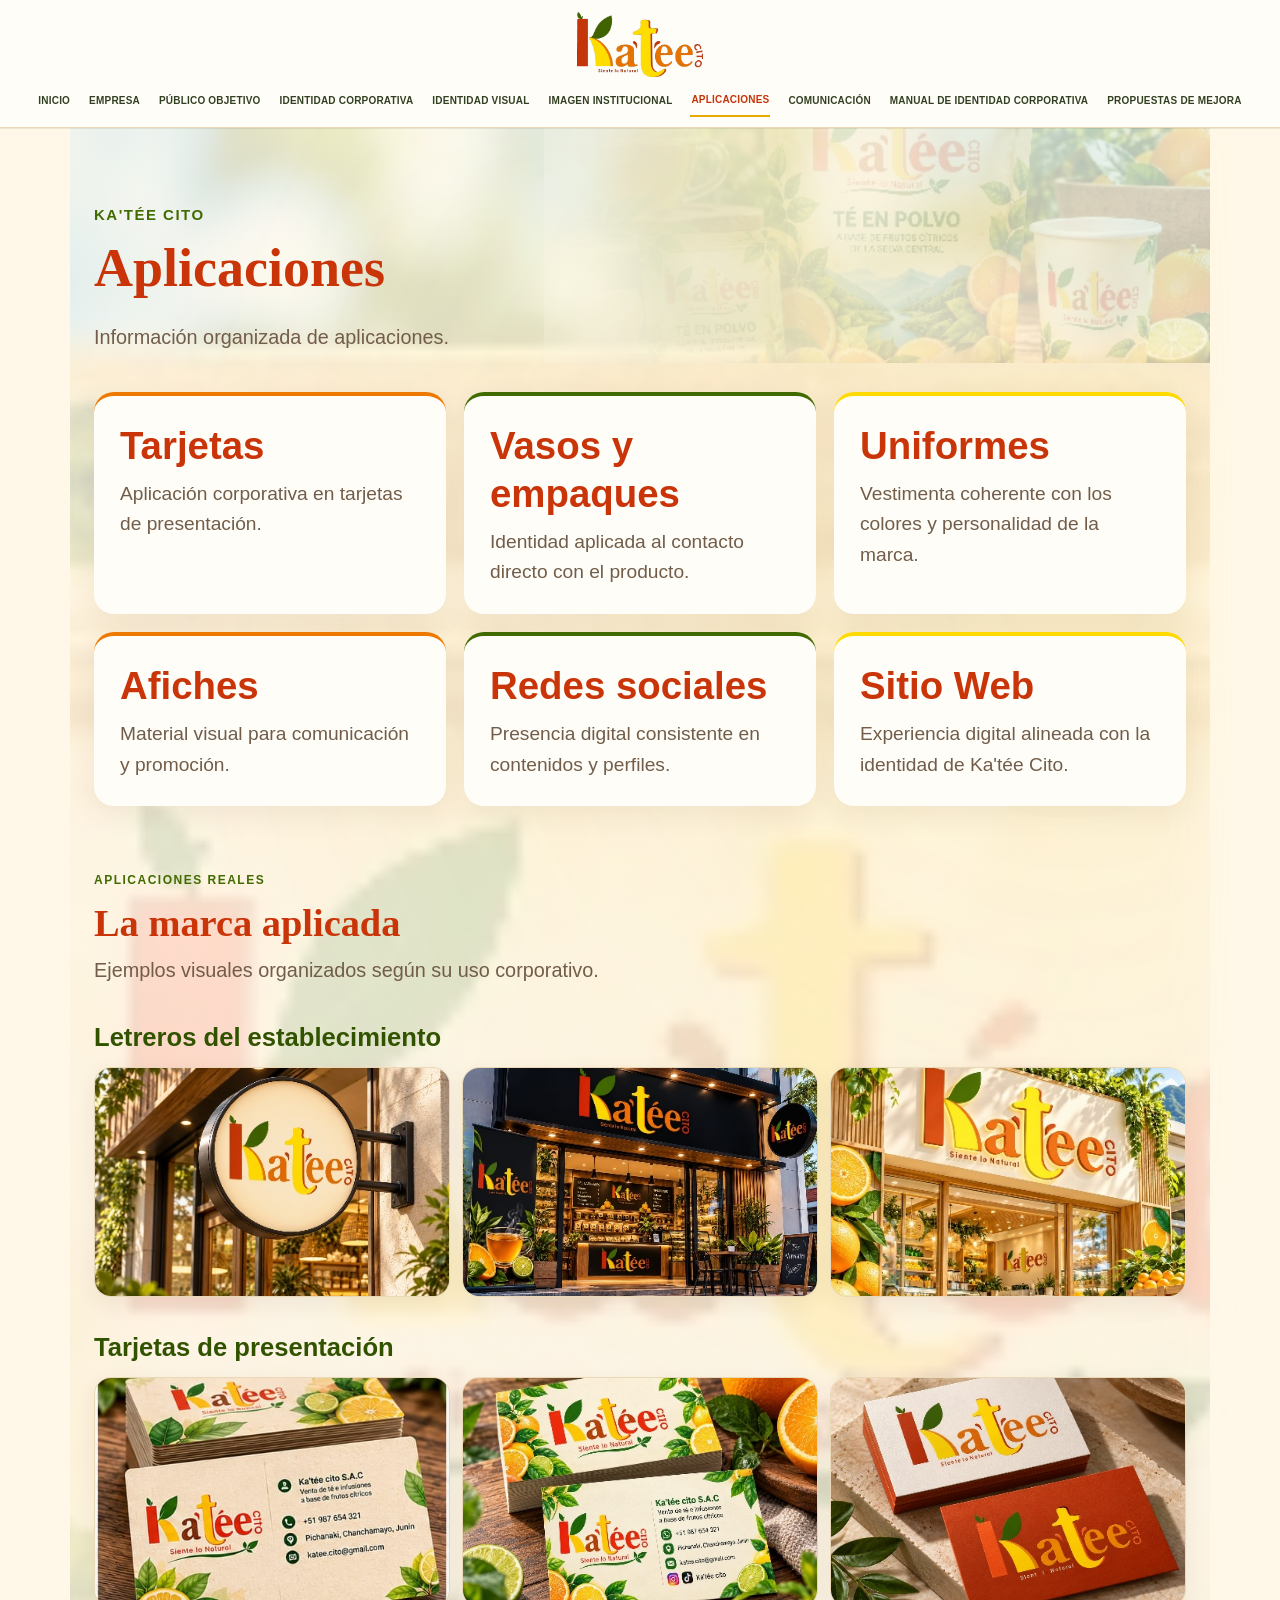
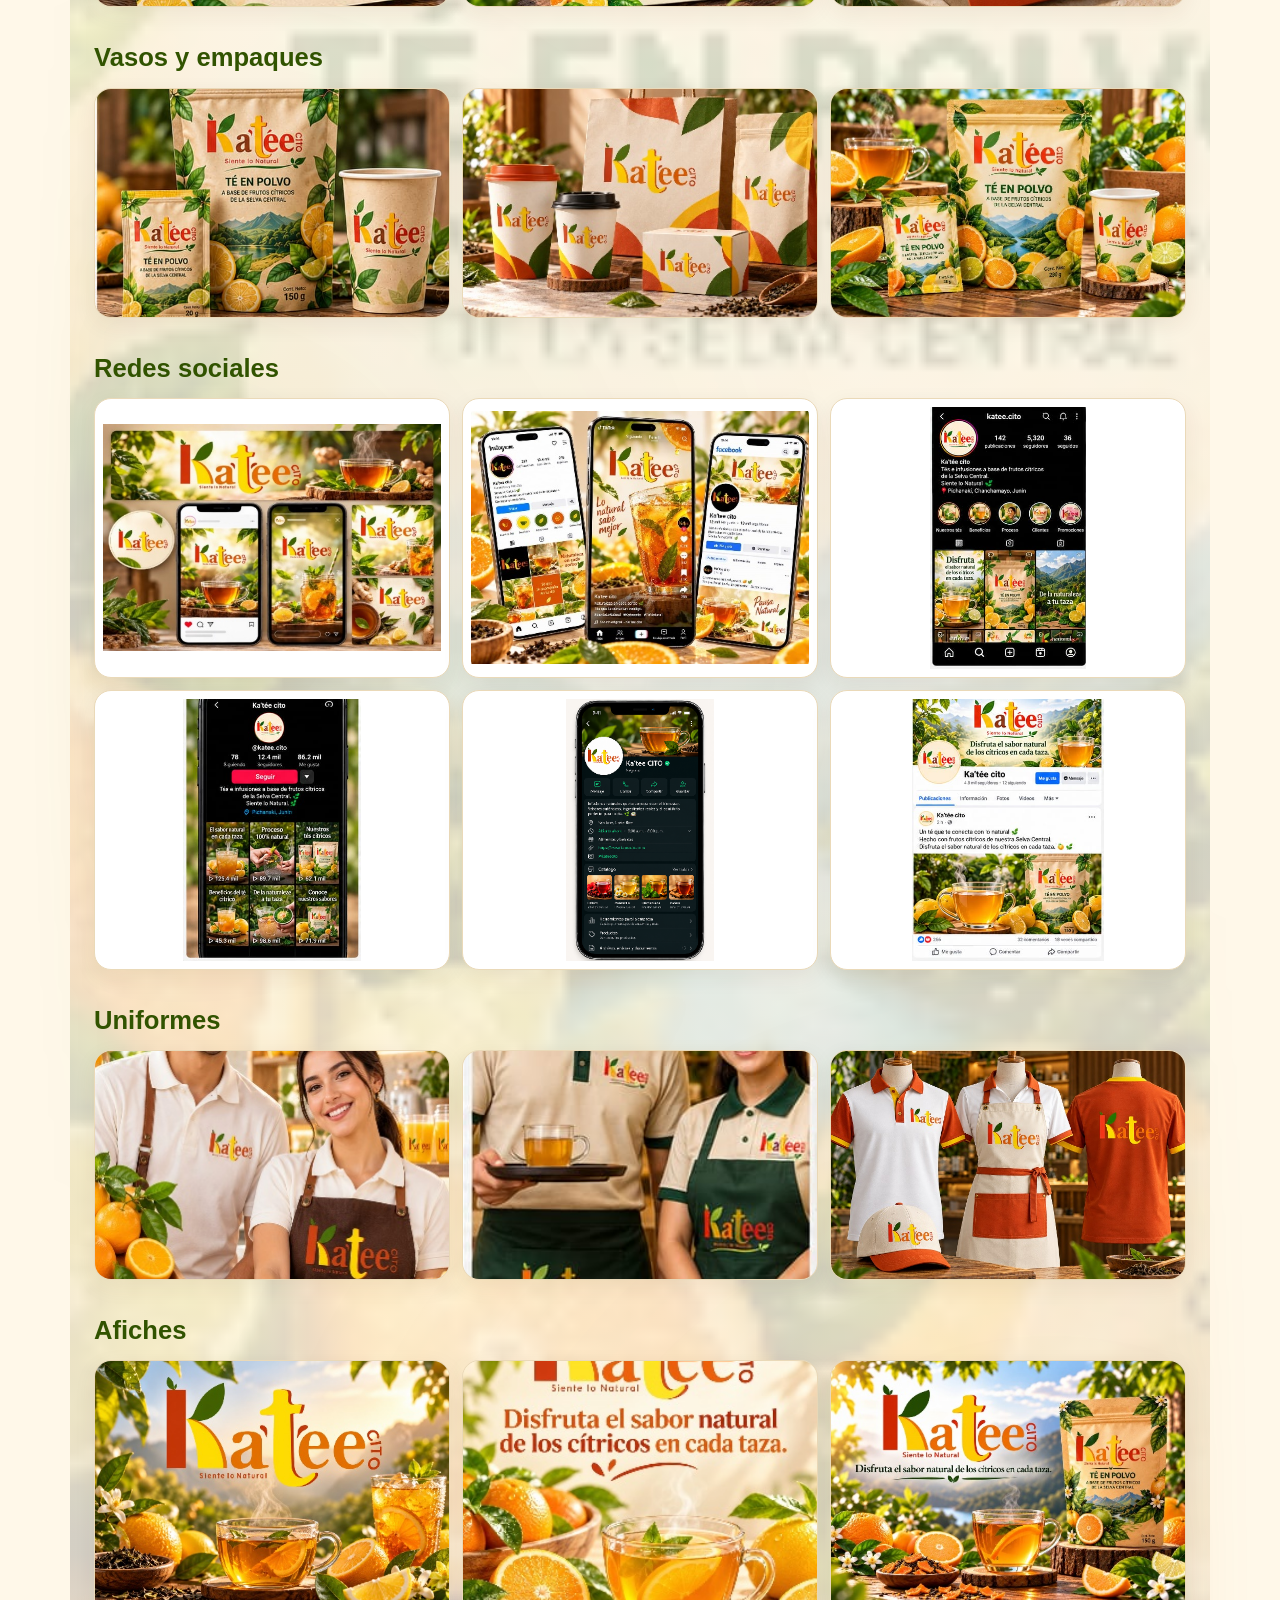
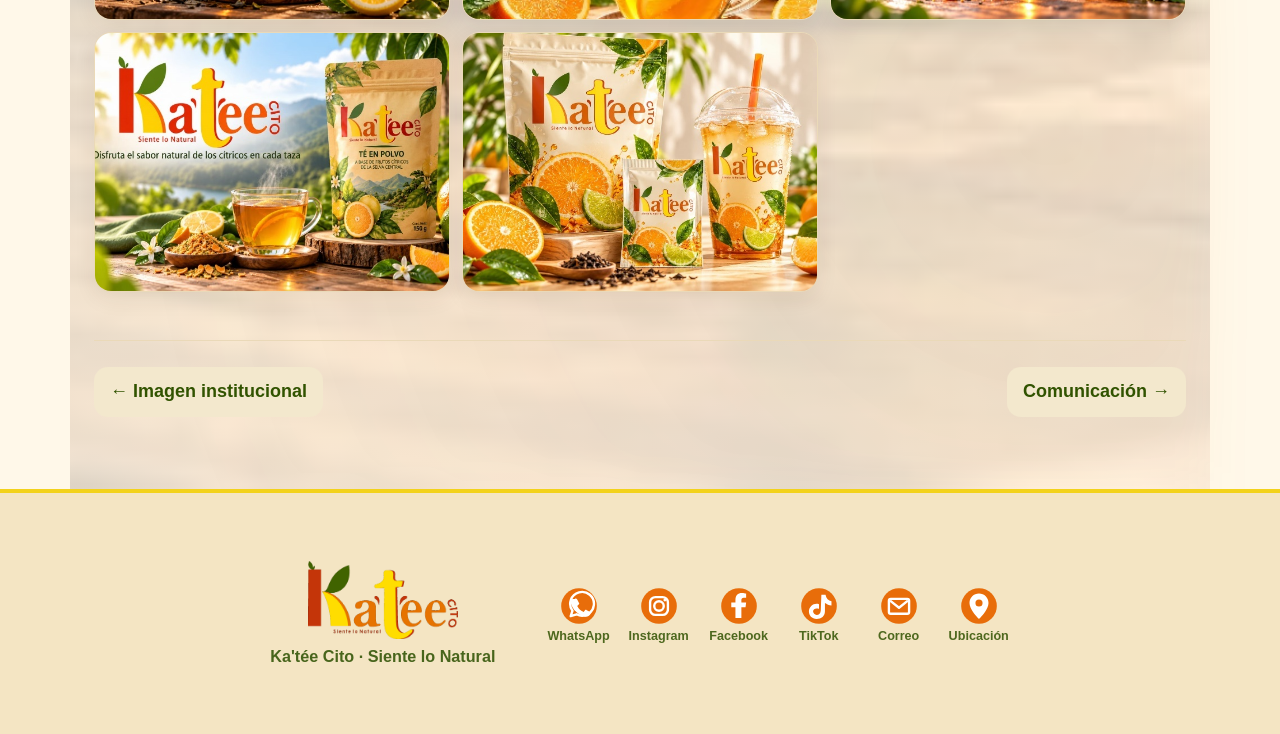
==== commit cb2c62be: "Actualización final del sitio web" ====
--- a/aplicaciones.html
+++ b/aplicaciones.html
@@ -1,56 +1,30 @@
-<!doctype html>
-<html lang="es"><head><meta charset="utf-8"><meta name="viewport" content="width=device-width,initial-scale=1">
-<meta name="theme-color" content="#fff8e9"><title>Aplicaciones | Ka'tée Cito</title><link rel="stylesheet" href="style.css"></head>
-<body><header class="site-header"><nav class="navbar"><a class="brand" href="index.html"><img src="img/logo-kateecito.png" alt="Logo Ka'tée Cito"></a>
-<input class="menu-toggle" type="checkbox" id="menu-toggle">
-<label class="menu-btn" for="menu-toggle" aria-label="Abrir menú">☰</label>
-<div class="nav-links"><a href="index.html">Inicio</a><a href="empresa.html">Empresa</a><a href="publico.html">Público objetivo</a><a href="identidad-corporativa.html">Identidad corporativa</a><a href="identidad-visual.html">Identidad visual</a><a href="imagen-institucional.html">Imagen institucional</a><a href="aplicaciones.html" class="active">Aplicaciones</a></div></nav></header>
-<main><div class="page-hero-art" style="--page-art:url('img/hero-final/aplicaciones.jpg')" aria-hidden="true"></div><div class="page-head"><small>Ka'tée Cito</small><h1 class="page-title">Aplicaciones</h1><p>Información organizada de aplicaciones.</p></div><div class="grid"><article class="card"><h2>Tarjetas</h2><p>Aplicación corporativa en tarjetas de presentación.</p></article><article class="card"><h2>Vasos y empaques</h2><p>Identidad aplicada al contacto directo con el producto.</p></article><article class="card"><h2>Uniformes</h2><p>Vestimenta coherente con los colores y personalidad de la marca.</p></article><article class="card"><h2>Afiches</h2><p>Material visual para comunicación y promoción.</p></article><article class="card"><h2>Redes sociales</h2><p>Presencia digital consistente en contenidos y perfiles.</p></article><article class="card"><h2>Sitio Web</h2><p>Experiencia digital alineada con la identidad de Ka'tée Cito.</p></article></div>
+<!DOCTYPE html>
 
+<html lang="es"><head><meta charset="utf-8"/><meta content="width=device-width,initial-scale=1" name="viewport"/>
+<meta content="#fff8e9" name="theme-color"/><title>Aplicaciones | Ka'tée Cito</title><link href="style.css" rel="stylesheet"/></head>
+<body style="--fondo-pagina:url('img/hero-final/aplicaciones.jpg')"><header class="site-header"><nav class="navbar"><a class="brand" href="index.html"><img alt="Logo Ka'tée Cito" src="img/logo-kateecito.png"/></a><div class="nav-links"><a href="index.html">Inicio</a><a href="empresa.html">Empresa</a><a href="publico.html">Público objetivo</a><a href="identidad-corporativa.html">Identidad corporativa</a><a href="identidad-visual.html">Identidad visual</a><a href="imagen-institucional.html">Imagen institucional</a><a aria-current="page" class="active" href="aplicaciones.html">Aplicaciones</a><a href="comunicacion.html">Comunicación</a><a href="manual-identidad.html">Manual de identidad corporativa</a><a href="propuestas-mejora.html">Propuestas de mejora</a></div></nav></header>
+<main><div aria-hidden="true" class="page-hero-art" style="--page-art:url('img/hero-final/aplicaciones.jpg')"></div><div class="page-head"><small>Ka'tée Cito</small><h1 class="page-title">Aplicaciones</h1><p>Información organizada de aplicaciones.</p></div><div class="grid"><article class="card"><h2>Tarjetas</h2><p>Aplicación corporativa en tarjetas de presentación.</p></article><article class="card"><h2>Vasos y empaques</h2><p>Identidad aplicada al contacto directo con el producto.</p></article><article class="card"><h2>Uniformes</h2><p>Vestimenta coherente con los colores y personalidad de la marca.</p></article><article class="card"><h2>Afiches</h2><p>Material visual para comunicación y promoción.</p></article><article class="card"><h2>Redes sociales</h2><p>Presencia digital consistente en contenidos y perfiles.</p></article><article class="card"><h2>Sitio Web</h2><p>Experiencia digital alineada con la identidad de Ka'tée Cito.</p></article></div>
 <section class="media-section">
- <div class="showcase-head"><span>Aplicaciones reales</span><h2>La marca aplicada</h2><p>Ejemplos visuales organizados según su uso corporativo.</p></div>
-
- <div class="media-group"><h3>Letreros del establecimiento</h3><div class="photo-grid three">
-  <img src="img/galeria/letrero-1.jpg" alt="Letrero Ka'tée Cito 1" loading="lazy"><img src="img/galeria/letrero-2.jpg" alt="Letrero Ka'tée Cito 2" loading="lazy"><img src="img/galeria/letrero-3.jpg" alt="Letrero Ka'tée Cito 3" loading="lazy">
- </div></div>
-
- <div class="media-group"><h3>Tarjetas de presentación</h3><div class="photo-grid three">
-  <img src="img/galeria/tarjeta-1.jpg" alt="Tarjeta de presentación 1" loading="lazy"><img src="img/galeria/tarjeta-2.jpg" alt="Tarjeta de presentación 2" loading="lazy"><img src="img/galeria/tarjeta-3.jpg" alt="Tarjeta de presentación 3" loading="lazy">
- </div></div>
-
- <div class="media-group"><h3>Vasos y empaques</h3><div class="photo-grid three">
-  <img src="img/galeria/empaque-1.jpg" alt="Vasos y empaques 1" loading="lazy"><img src="img/galeria/empaque-2.jpg" alt="Vasos y empaques 2" loading="lazy"><img src="img/galeria/empaque-3.jpg" alt="Vasos y empaques 3" loading="lazy">
- </div></div>
-
- <div class="media-group"><h3>Redes sociales</h3><div class="photo-grid social">
-  <img src="img/galeria/redes-general.jpg" alt="Presentación de redes sociales" loading="lazy"><img src="img/galeria/redes-moviles.jpg" alt="Redes sociales en dispositivos móviles" loading="lazy"><img src="img/galeria/instagram.jpg" alt="Instagram de Ka'tée Cito" loading="lazy"><img src="img/galeria/tiktok.jpg" alt="TikTok de Ka'tée Cito" loading="lazy"><img src="img/galeria/whatsapp.jpg" alt="WhatsApp de Ka'tée Cito" loading="lazy"><img src="img/galeria/facebook.jpg" alt="Facebook de Ka'tée Cito" loading="lazy">
- </div></div>
-
- <div class="media-group"><h3>Uniformes</h3><div class="photo-grid three">
-  <img src="img/galeria/uniforme-1.jpg" alt="Uniforme Ka'tée Cito 1" loading="lazy"><img src="img/galeria/uniforme-2.jpg" alt="Uniforme Ka'tée Cito 2" loading="lazy"><img src="img/galeria/uniforme-3.jpg" alt="Uniforme Ka'tée Cito 3" loading="lazy">
- </div></div>
-
- <div class="media-group"><h3>Afiches</h3><div class="photo-grid posters">
-  <img src="img/galeria/afiche-1.jpg" alt="Afiche Ka'tée Cito 1" loading="lazy"><img src="img/galeria/afiche-2.jpg" alt="Afiche Ka'tée Cito 2" loading="lazy"><img src="img/galeria/afiche-3.jpg" alt="Afiche Ka'tée Cito 3" loading="lazy"><img src="img/galeria/afiche-4.jpg" alt="Afiche Ka'tée Cito 4" loading="lazy"><img src="img/galeria/afiche-5.jpg" alt="Afiche Ka'tée Cito 5" loading="lazy">
- </div></div>
+<div class="showcase-head"><span>Aplicaciones reales</span><h2>La marca aplicada</h2><p>Ejemplos visuales organizados según su uso corporativo.</p></div>
+<div class="media-group"><h3>Letreros del establecimiento</h3><div class="photo-grid three">
+<img alt="Letrero Ka'tée Cito 1" loading="lazy" src="img/galeria/letrero-1.jpg"/><img alt="Letrero Ka'tée Cito 2" loading="lazy" src="img/galeria/letrero-2.jpg"/><img alt="Letrero Ka'tée Cito 3" loading="lazy" src="img/galeria/letrero-3.jpg"/>
+</div></div>
+<div class="media-group"><h3>Tarjetas de presentación</h3><div class="photo-grid three">
+<img alt="Tarjeta de presentación 1" loading="lazy" src="img/galeria/tarjeta-1.jpg"/><img alt="Tarjeta de presentación 2" loading="lazy" src="img/galeria/tarjeta-2.jpg"/><img alt="Tarjeta de presentación 3" loading="lazy" src="img/galeria/tarjeta-3.jpg"/>
+</div></div>
+<div class="media-group"><h3>Vasos y empaques</h3><div class="photo-grid three">
+<img alt="Vasos y empaques 1" loading="lazy" src="img/galeria/empaque-1.jpg"/><img alt="Vasos y empaques 2" loading="lazy" src="img/galeria/empaque-2.jpg"/><img alt="Vasos y empaques 3" loading="lazy" src="img/galeria/empaque-3.jpg"/>
+</div></div>
+<div class="media-group"><h3>Redes sociales</h3><div class="photo-grid social">
+<img alt="Presentación de redes sociales" loading="lazy" src="img/galeria/redes-general.jpg"/><img alt="Redes sociales en dispositivos móviles" loading="lazy" src="img/galeria/redes-moviles.jpg"/><img alt="Instagram de Ka'tée Cito" loading="lazy" src="img/galeria/instagram.jpg"/><img alt="TikTok de Ka'tée Cito" loading="lazy" src="img/galeria/tiktok.jpg"/><img alt="WhatsApp de Ka'tée Cito" loading="lazy" src="img/galeria/whatsapp.jpg"/><img alt="Facebook de Ka'tée Cito" loading="lazy" src="img/galeria/facebook.jpg"/>
+</div></div>
+<div class="media-group"><h3>Uniformes</h3><div class="photo-grid three">
+<img alt="Uniforme Ka'tée Cito 1" loading="lazy" src="img/galeria/uniforme-1.jpg"/><img alt="Uniforme Ka'tée Cito 2" loading="lazy" src="img/galeria/uniforme-2.jpg"/><img alt="Uniforme Ka'tée Cito 3" loading="lazy" src="img/galeria/uniforme-3.jpg"/>
+</div></div>
+<div class="media-group"><h3>Afiches</h3><div class="photo-grid posters">
+<img alt="Afiche Ka'tée Cito 1" loading="lazy" src="img/galeria/afiche-1.jpg"/><img alt="Afiche Ka'tée Cito 2" loading="lazy" src="img/galeria/afiche-2.jpg"/><img alt="Afiche Ka'tée Cito 3" loading="lazy" src="img/galeria/afiche-3.jpg"/><img alt="Afiche Ka'tée Cito 4" loading="lazy" src="img/galeria/afiche-4.jpg"/><img alt="Afiche Ka'tée Cito 5" loading="lazy" src="img/galeria/afiche-5.jpg"/>
+</div></div>
 </section>
-<div class="pager"><a href="imagen-institucional.html">← Imagen institucional</a><a href="index.html">Inicio →</a></div></main>
-
-
-<footer class="brand-footer">
-  <div class="brand-footer-inner">
-    <div class="footer-brand">
-      <img src="img/logo-kateecito.png" alt="Ka'tée Cito">
-      <strong>Ka'tée Cito · Siente lo Natural</strong>
-    </div>
-    <div class="footer-contacts" aria-label="Canales de contacto">
-      <a href="#" aria-label="WhatsApp"><img src="img/social/whatsapp.svg" alt=""><small>WhatsApp</small></a>
-      <a href="#" aria-label="Instagram"><img src="img/social/instagram.svg" alt=""><small>Instagram</small></a>
-      <a href="#" aria-label="Facebook"><img src="img/social/facebook.svg" alt=""><small>Facebook</small></a>
-      <a href="#" aria-label="TikTok"><img src="img/social/tiktok.svg" alt=""><small>TikTok</small></a>
-      <a href="#" aria-label="Correo"><img src="img/social/mail.svg" alt=""><small>Correo</small></a>
-      <a href="#" aria-label="Ubicación"><img src="img/social/location.svg" alt=""><small>Ubicación</small></a>
-    </div>
-  </div>
-</footer>
+<div class="pager"><a href="imagen-institucional.html">← Imagen institucional</a><a href="comunicacion.html">Comunicación →</a></div></main>
+<footer class="brand-footer"><div class="brand-footer-inner"><div class="footer-brand"><img alt="Ka'tée Cito" src="img/logo-kateecito.png"/><strong>Ka'tée Cito · Siente lo Natural</strong></div><div aria-label="Canales de contacto" class="footer-contacts"><a aria-label="WhatsApp" href="#"><img alt="" src="img/social/whatsapp.svg"/><small>WhatsApp</small></a><a aria-label="Instagram" href="#"><img alt="" src="img/social/instagram.svg"/><small>Instagram</small></a><a aria-label="Facebook" href="#"><img alt="" src="img/social/facebook.svg"/><small>Facebook</small></a><a aria-label="TikTok" href="#"><img alt="" src="img/social/tiktok.svg"/><small>TikTok</small></a><a aria-label="Correo" href="#"><img alt="" src="img/social/mail.svg"/><small>Correo</small></a><a aria-label="Ubicación" href="#"><img alt="" src="img/social/location.svg"/><small>Ubicación</small></a></div></div></footer>
 </body></html>
--- a/style.css
+++ b/style.css
@@ -722,3 +722,663 @@
 .footer-brand{
   background-color: transparent;
 }
+/* ==================================================
+   IDENTIDAD VISUAL - INFORMACIÓN DEL DOCUMENTO
+   ================================================== */
+
+.visual-info {
+  width: min(1180px, calc(100% - 40px));
+  margin: 45px auto;
+}
+
+
+/* BLOQUES */
+
+.visual-info-block {
+  padding: 28px 10px;
+  border-bottom: 1px solid rgba(196, 53, 10, 0.18);
+}
+
+.visual-info-block:first-child {
+  border-top: 1px solid rgba(196, 53, 10, 0.18);
+}
+
+
+/* TÍTULOS */
+
+.visual-info-block h2 {
+  margin: 0 0 12px;
+  color: #C4350A;
+  font-size: 27px;
+  line-height: 1.2;
+}
+
+
+/* TEXTOS */
+
+.visual-info-block p {
+  margin: 6px 0;
+  color: #5c5146;
+  font-size: 17px;
+  line-height: 1.7;
+}
+
+
+/* ==================================================
+   SIGNIFICADO DE LOS COLORES
+   ================================================== */
+
+.color-meaning {
+  display: grid;
+  grid-template-columns: repeat(2, minmax(0, 1fr));
+  gap: 16px 45px;
+  margin-top: 20px;
+}
+
+.color-meaning > div {
+  display: grid;
+  grid-template-columns: 18px 125px 1fr;
+  align-items: center;
+  gap: 10px;
+  color: #5c5146;
+  font-size: 17px;
+  line-height: 1.5;
+}
+
+
+/* CÍRCULOS DE COLOR */
+
+.color-dot {
+  display: block;
+  width: 15px;
+  height: 15px;
+  border-radius: 50%;
+}
+
+.color-dot-yellow {
+  background: #FFDD00;
+}
+
+.color-dot-green {
+  background: #406300;
+}
+
+.color-dot-red {
+  background: #C4350A;
+}
+
+.color-dot-orange {
+  background: #E67300;
+}
+
+
+/* NOMBRES DE LOS COLORES */
+
+.color-yellow {
+  color: #b99d00;
+}
+
+.color-green {
+  color: #406300;
+}
+
+.color-red {
+  color: #C4350A;
+}
+
+.color-orange {
+  color: #E67300;
+}
+
+
+/* ==================================================
+   TIPOGRAFÍAS
+   ================================================== */
+
+.font-info {
+  margin-top: 15px;
+}
+
+.font-info p {
+  margin: 7px 0;
+}
+
+.font-info strong {
+  display: inline-block;
+  min-width: 95px;
+  color: #C4350A;
+}
+
+
+/* ==================================================
+   DESCRIPCIÓN DEL LOGO ACTUAL
+   ================================================== */
+
+.logo-description-space p {
+  margin: 0;
+  padding: 10px 15px;
+  text-align: center;
+  color: #665b50;
+  line-height: 1.6;
+}
+
+.logo-description-space strong {
+  color: #C4350A;
+}
+
+
+/* ==================================================
+   CELULARES
+   ================================================== */
+
+@media (max-width: 700px) {
+
+  .visual-info {
+    width: calc(100% - 32px);
+    margin: 28px auto;
+  }
+
+  .visual-info-block {
+    padding: 22px 4px;
+  }
+
+  .visual-info-block h2 {
+    font-size: 22px;
+  }
+
+  .visual-info-block p {
+    font-size: 15px;
+    line-height: 1.6;
+  }
+
+
+  /* Un color por fila */
+
+  .color-meaning {
+    grid-template-columns: 1fr;
+    gap: 12px;
+  }
+
+  .color-meaning > div {
+    grid-template-columns: 15px 105px 1fr;
+    gap: 8px;
+    font-size: 14px;
+  }
+
+  .color-dot {
+    width: 13px;
+    height: 13px;
+  }
+
+
+  /* Tipografías */
+
+  .font-info strong {
+    min-width: 80px;
+  }
+
+}
+
+
+/* ==================================================
+   PANTALLAS MUY PEQUEÑAS
+   ================================================== */
+
+@media (max-width: 430px) {
+
+  .visual-info {
+    width: calc(100% - 26px);
+  }
+
+  .color-meaning > div {
+    grid-template-columns: 13px 95px 1fr;
+    font-size: 13px;
+  }
+
+}
+
+/* GALERIAS Y ANIMACIONES AÑADIDAS */
+.new-gallery{display:flex;gap:14px;overflow-x:auto;scroll-snap-type:x mandatory;padding:10px 0 18px}
+.new-gallery a{flex:0 0 245px;height:185px;scroll-snap-align:start;overflow:hidden;border-radius:15px}
+.new-gallery img{width:100%;height:100%;object-fit:cover;transition:transform .3s}.new-gallery a:hover img{transform:scale(1.05)}
+.zoom-overlay{display:none;position:fixed;inset:0;z-index:9999;background:#101010ed;align-items:center;justify-content:center;padding:50px 15px}
+.zoom-overlay:target{display:flex}.zoom-overlay img{max-width:95vw;max-height:77vh;object-fit:contain}.zoom-overlay p{color:white;text-align:center}
+.zoom-close{position:absolute;top:20px;right:20px;background:#c4350a;color:white;padding:10px 15px;border-radius:30px;text-decoration:none}
+@keyframes soft-float{0%,100%{transform:translateY(0)}50%{transform:translateY(-6px)}}
+@media(max-width:650px){.new-hero{grid-template-columns:1fr;gap:20px}.new-hero img{max-height:220px}.feature-grid{grid-template-columns:1fr}.new-gallery a{flex-basis:72%}}
+@media(prefers-reduced-motion:reduce){.feature-card{animation:none}}
+
+/* GALERÍAS CON CIERRE Y NAVEGACIÓN SIN JAVASCRIPT */
+.zoom-overlay{display:none!important;position:fixed!important;inset:0!important;z-index:99999!important;background:#0b0d0dec!important;padding:16px!important;align-items:center!important;justify-content:center!important}
+.zoom-overlay:target{display:flex!important}
+.zoom-backdrop{position:absolute;inset:0;z-index:0}
+.zoom-panel{position:relative;z-index:1;display:flex;align-items:center;justify-content:center;width:min(96vw,1050px);height:min(88vh,850px);padding:62px 42px 52px}
+.zoom-panel img{display:block;max-width:100%;max-height:100%;object-fit:contain;border-radius:9px;box-shadow:0 12px 40px #0008}
+.zoom-panel .zoom-close{position:absolute!important;top:8px!important;right:5px!important;left:auto!important;z-index:5!important;display:flex!important;align-items:center;gap:7px;background:#fff!important;color:#302519!important;border-radius:100px!important;padding:10px 17px!important;font:700 15px Arial,sans-serif!important;box-shadow:0 4px 20px #0005;text-decoration:none}
+.zoom-arrow{position:absolute;z-index:5;top:50%;transform:translateY(-50%);background:#fffedb;color:#2c381b;padding:13px 10px;border-radius:30px;text-decoration:none;font-size:25px;font-weight:bold}
+.zoom-prev{left:0}.zoom-next{right:0}
+.zoom-counter{position:absolute;bottom:10px;left:0;right:0;text-align:center;color:#fff;font-size:13px}
+.com-lightbox .com-close{position:fixed!important;right:18px!important;top:18px!important;left:auto!important;z-index:100005!important;background:white!important;color:#302519!important;border-radius:30px!important;padding:12px 18px!important;font-weight:700!important;text-decoration:none!important}
+.com-lightbox .com-prev,.com-lightbox .com-next{position:fixed;top:50%;z-index:100004;transform:translateY(-50%);padding:12px 10px;border-radius:30px;background:#fffedb;color:#2c381b;text-decoration:none;font-size:24px}
+.com-lightbox .com-prev{left:9px}.com-lightbox .com-next{right:9px}
+.com-lightbox figure{padding:0 26px}
+@media(max-width:650px){.zoom-panel{padding:58px 26px 48px}.zoom-arrow{padding:11px 7px;font-size:20px}}
+/* MICROINTERACCIONES CONSISTENTES EN TODAS LAS PESTAÑAS */
+@media(hover:hover){
+.card,.feature-card,.com-card,.hero-figure,.context-brand,.current-logo-card,.logo-sketches,.swatch,.new-gallery a,.com-gallery a,.visual-info-block,.footer-contacts a,.pager a{transition:transform .32s ease,box-shadow .32s ease,filter .32s ease!important}
+.card:hover,.feature-card:hover,.com-card:hover,.visual-info-block:hover{transform:translateY(-8px) scale(1.012)!important;box-shadow:0 18px 38px #52371528!important}
+.hero-figure:hover,.context-brand:hover,.current-logo-card:hover,.logo-sketches:hover,.new-gallery a:hover,.com-gallery a:hover{transform:translateY(-4px)!important;box-shadow:0 18px 35px #52371530!important}
+.swatch:hover,.footer-contacts a:hover,.pager a:hover{transform:translateY(-4px) scale(1.04)!important}
+.nav-links a{transition:color .25s ease,transform .25s ease!important}
+.nav-links a:hover{transform:translateY(-2px);color:#c4350a!important}
+}
+@media(prefers-reduced-motion:reduce){.card,.feature-card,.com-card{animation:none!important}}
+
+@media(hover:hover) and (pointer:fine){.card,.feature-card,.visual-info-block,.context-brand,.current-logo-card,.hero-figure{transition:transform .32s ease,box-shadow .32s ease!important}.card:hover,.feature-card:hover,.visual-info-block:hover{transform:translateY(-8px)!important;box-shadow:0 18px 35px #52371525!important}}
+@media(prefers-reduced-motion:reduce){*,*::before,*::after{animation-duration:.01ms!important;transition-duration:.01ms!important}}
+
+
+/* ==========================================================
+   EDICIÓN FINAL: navegación, portada, movimiento y accesibilidad
+   Solo HTML + CSS. Todas las páginas comparten estas reglas.
+   ========================================================== */
+*,*::before,*::after{box-sizing:border-box}
+html{scroll-behavior:smooth;overflow-x:clip}
+body{overflow-x:clip}
+.site-header{position:relative;z-index:100;background:#fffdf8}
+.site-header .navbar{display:flex!important;flex-direction:column!important;align-items:center!important;justify-content:center!important;gap:8px!important;max-width:1500px!important;width:100%!important;margin:auto!important;padding:12px 16px 10px!important;min-height:0!important}
+.site-header .brand{display:flex!important;justify-content:center!important;align-items:center!important;margin:0 auto!important}
+.site-header .brand img{width:134px!important;height:65px!important;object-fit:contain!important}
+.site-header .menu-btn,.site-header .menu-toggle{display:none!important}
+.site-header .nav-links{display:flex!important;flex-wrap:wrap!important;justify-content:center!important;align-items:center!important;gap:3px 17px!important;position:static!important;width:100%!important;margin:0 auto!important;padding:0!important;max-height:none!important;overflow:visible!important;white-space:normal!important;border:0!important;border-radius:0!important;background:transparent!important;box-shadow:none!important}
+.site-header .nav-links a{display:inline-flex!important;flex:0 0 auto!important;justify-content:center!important;align-items:center!important;text-align:center!important;font-size:clamp(10px,.78vw,12px)!important;line-height:1.25!important;letter-spacing:.2px!important;padding:9px 1px 8px!important;white-space:normal!important;color:#324022!important;border-radius:0!important;background:transparent!important;text-decoration:none!important;font-weight:700!important;text-transform:uppercase!important;transition:color .24s ease,transform .28s ease,border-color .24s ease!important}
+.site-header .nav-links a.active{color:#c4350a!important;border-bottom:2px solid #e5a900!important}
+.site-header .nav-links a:hover{color:#c4350a!important;transform:translateY(-3px)!important}
+@media(max-width:760px){
+ .site-header .navbar{padding:8px 9px 9px!important;gap:5px!important}
+ .site-header .brand img{width:110px!important;height:51px!important}
+ .site-header .nav-links{display:grid!important;grid-template-columns:repeat(6,minmax(0,1fr))!important;column-gap:5px!important;row-gap:1px!important;justify-items:stretch!important;width:100%!important;white-space:normal!important}
+ .site-header .nav-links a{font-size:clamp(9px,2.55vw,11px)!important;line-height:1.25!important;padding:8px 2px!important;min-width:0!important;white-space:normal!important;overflow-wrap:normal!important}
+ .site-header .nav-links a:nth-child(-n+6){grid-column:span 2}
+ .site-header .nav-links a:nth-child(n+7){grid-column:span 3}
+}
+@media(max-width:360px){.site-header .nav-links a{font-size:9px!important}}
+/* Inicio: quitar imagen decorativa y texto superpuesto de la introducción */
+.ref-main{position:relative!important;isolation:isolate;background:linear-gradient(150deg,#fff9ec 0%,#fff7e6 62%,#fbf1da 100%)!important}
+.ref-main::before{content:"";position:absolute;inset:0;z-index:-1;pointer-events:none;background:radial-gradient(ellipse at 88% 18%,rgba(255,221,0,.09),transparent 36%),radial-gradient(ellipse at 8% 85%,rgba(64,99,0,.07),transparent 37%);filter:blur(18px)}
+.ref-main .page-hero-art{display:none!important}
+.ref-intro{display:block!important;text-align:center!important;max-width:900px!important;margin:0 auto 34px!important}
+.ref-intro h2{font-size:clamp(30px,4.2vw,49px)!important;line-height:1.12!important;margin:10px 0!important}
+.ref-intro p{display:none!important}
+.ref-grid{display:grid!important;grid-template-columns:repeat(3,minmax(0,1fr))!important;gap:18px!important}
+.ref-card{position:relative;min-height:155px!important;padding:23px 20px!important;background:rgba(255,253,248,.94)!important;border:1px solid #e9ddc6!important;border-radius:16px!important;box-shadow:0 4px 15px rgba(80,53,21,.045)!important;transition:transform .35s cubic-bezier(.2,.75,.2,1),box-shadow .35s ease,border-color .35s ease!important;will-change:transform}
+.ref-card h3{font-size:clamp(16px,1.4vw,20px)!important;line-height:1.22!important}
+.ref-card:hover{transform:translateY(-9px) scale(1.015)!important;box-shadow:0 18px 32px rgba(67,52,27,.16)!important;border-color:#e7bd76!important}
+.ref-card:hover .ref-icon{transform:translateY(-3px) rotate(-6deg)}
+.ref-icon{transition:transform .3s ease}
+.ref-card:focus-visible,.site-header .nav-links a:focus-visible{outline:3px solid #d97713!important;outline-offset:3px}
+@media(max-width:800px){.ref-grid{grid-template-columns:repeat(2,minmax(0,1fr))!important}}
+@media(max-width:480px){.ref-grid{grid-template-columns:1fr!important}.ref-card{min-height:125px!important;display:flex!important;gap:16px!important}}
+/* Fondo tenue y variado, sin competir con la lectura */
+main:not(.ref-main){isolation:isolate;position:relative;background-color:#fff8e9}
+main:not(.ref-main)::before{content:"";position:absolute;inset:0;z-index:-1;pointer-events:none;background:radial-gradient(circle at 88% 13%,rgba(255,221,0,.07),transparent 28%),radial-gradient(circle at 10% 58%,rgba(64,99,0,.045),transparent 30%),radial-gradient(circle at 86% 90%,rgba(230,115,0,.05),transparent 28%);filter:blur(24px)}
+/* Tarjetas animadas en todas las pestañas, solo al interactuar */
+.card,.feature-card,.com-card,.ref-card,.company-data-item,.context-brand,.hero-figure,.visual-info-block,.new-gallery a,.com-gallery a{transition:transform .32s ease,box-shadow .32s ease,filter .32s ease!important}
+@media(hover:hover) and (pointer:fine){
+ .card:hover,.feature-card:hover,.com-card:hover,.company-data-item:hover,.visual-info-block:hover{transform:translateY(-8px)!important;box-shadow:0 16px 32px rgba(76,54,25,.14)!important}
+ .context-brand:hover,.hero-figure:hover,.new-gallery a:hover,.com-gallery a:hover{transform:translateY(-5px)!important;box-shadow:0 15px 30px rgba(76,54,25,.15)!important}
+}
+/* Galerías: botón de cerrar visible y flechas accesibles en móvil */
+.zoom-overlay:target{display:flex!important}
+.zoom-panel{max-width:100%!important}
+.zoom-panel .zoom-close{position:absolute!important;top:8px!important;right:8px!important;z-index:100006!important;display:flex!important;visibility:visible!important;opacity:1!important;background:#fff!important;color:#2c291f!important;border:2px solid #e9b961!important}
+.zoom-arrow{z-index:100005!important}
+/* Footer completo en las diez pestañas */
+.brand-footer{margin-top:0!important}
+.brand-footer-inner{flex-wrap:wrap!important}
+.footer-contacts a{transition:transform .28s ease!important}
+.footer-contacts a:hover{transform:translateY(-5px)!important}
+@media(prefers-reduced-motion:reduce){html{scroll-behavior:auto}.ref-card,.card,.feature-card,.com-card,.company-data-item,.visual-info-block{transition:none!important;transform:none!important}}
+
+
+/* PROPUESTAS DE MEJORA — composición editorial y tarjetas responsivas */
+.proposals-page{position:relative;isolation:isolate;overflow:hidden;padding-bottom:48px}
+.proposals-page::before{content:"";position:absolute;z-index:-1;pointer-events:none;inset:0;background:radial-gradient(ellipse 45% 22% at 95% 14%,rgba(255,221,0,.09),transparent 75%),radial-gradient(ellipse 38% 24% at 0% 70%,rgba(64,99,0,.055),transparent 78%)}
+.proposals-page .new-hero{display:grid!important;grid-template-columns:minmax(0,1.1fr) minmax(0,.9fr)!important;align-items:center!important;gap:clamp(24px,5vw,68px)!important;margin:clamp(24px,5vw,65px) auto 55px!important;max-width:1150px!important}
+.proposals-page .new-hero>div{max-width:590px}
+.proposals-page .new-hero small{display:block;letter-spacing:.18em;font-size:11px;color:#406300;font-weight:800;margin-bottom:14px}
+.proposals-page .new-hero h1{font-family:Georgia,serif;font-size:clamp(34px,4.8vw,66px)!important;line-height:1.08!important;color:#a9320c!important;margin:0 0 18px!important}
+.proposals-page .new-hero h1 em{color:#406300;font-weight:normal}
+.proposals-page .new-hero p{font-size:clamp(15px,1.35vw,18px);line-height:1.75;color:#655b4a;max-width:480px}
+.proposals-page .new-hero img{display:block;width:100%!important;max-height:380px!important;height:clamp(230px,30vw,380px)!important;object-fit:cover;border-radius:22px!important;box-shadow:0 18px 48px rgba(70,49,25,.13);transition:transform .4s ease,box-shadow .4s ease}
+.proposals-page .new-hero img:hover{transform:translateY(-5px);box-shadow:0 24px 52px rgba(70,49,25,.18)}
+.proposals-page .proposals-section{max-width:1150px!important;margin:0 auto 58px!important}
+.proposals-page .proposals-section-intro{margin-bottom:25px}
+.proposals-page .proposals-section-intro small{font-size:10px;letter-spacing:.17em;color:#bd5a17;font-weight:800}
+.proposals-page .proposals-section-intro h2{font-family:Georgia,serif;font-size:clamp(25px,3vw,38px);color:#36541a;margin:8px 0 9px}
+.proposals-page .proposals-section-intro p{font-size:15px;color:#6d6354;margin:0}
+.proposals-page .feature-grid{display:grid!important;grid-template-columns:repeat(2,minmax(0,1fr))!important;gap:20px!important;align-items:stretch}
+.proposals-page .feature-card{display:flex!important;flex-direction:column!important;min-width:0;padding:clamp(23px,3vw,36px)!important;border:1px solid rgba(128,101,59,.16)!important;border-top:3px solid #df8b28!important;border-radius:19px!important;background:rgba(255,255,255,.84)!important;box-shadow:0 7px 22px rgba(91,67,33,.055)!important;transition:transform .3s ease,box-shadow .3s ease,border-color .3s ease!important}
+.proposals-page .feature-card:nth-child(even){border-top-color:#557b29!important}
+.proposals-page .feature-card span{display:block;font-size:11px!important;letter-spacing:.15em;color:#b15a22!important;font-weight:800;margin-bottom:15px}
+.proposals-page .feature-card h3{font-family:Georgia,serif;font-size:clamp(21px,2vw,27px)!important;line-height:1.25;color:#3c361f!important;margin:0 0 13px!important}
+.proposals-page .feature-card p{font-size:15px!important;line-height:1.75!important;color:#6c6356!important;margin:0!important}
+@media(hover:hover) and (pointer:fine){.proposals-page .feature-card:hover{transform:translateY(-9px)!important;box-shadow:0 20px 38px rgba(91,67,33,.14)!important;border-color:rgba(128,101,59,.3)!important}}
+@media(max-width:700px){.proposals-page .new-hero{grid-template-columns:1fr!important;gap:20px!important;margin:26px auto 42px!important}.proposals-page .new-hero img{height:240px!important;max-height:240px!important}.proposals-page .feature-grid{grid-template-columns:1fr!important;gap:15px!important}.proposals-page .feature-card{padding:23px!important}.proposals-page .proposals-section{margin-bottom:45px!important}}
+@media(prefers-reduced-motion:reduce){.proposals-page .feature-card,.proposals-page .new-hero img{transition:none!important}.proposals-page .feature-card:hover,.proposals-page .new-hero img:hover{transform:none!important}}
+
+
+/* Tarjetas flotantes para todas las secciones */
+.card,.company-data-item,.company-value-card,.company-picture,.company-image-strip figure,
+.context-brand,.feature-card,.visual-info-block,.hero-figure,.gallery-item {
+  transition:transform .32s ease,box-shadow .32s ease,border-color .32s ease;
+}
+@media(hover:hover) and (pointer:fine){
+.card:hover,.company-data-item:hover,.company-value-card:hover,.company-picture:hover,
+.company-image-strip figure:hover,.context-brand:hover,.feature-card:hover,
+.visual-info-block:hover,.hero-figure:hover,.gallery-item:hover{
+transform:translateY(-7px);box-shadow:0 17px 32px rgba(74,53,23,.15);
+}
+}
+.company-editorial{max-width:1160px;margin:38px auto 48px}
+.company-editorial-top{display:grid;grid-template-columns:1.25fr .85fr;gap:22px;align-items:stretch}
+.company-editorial .card{margin:0;min-width:0;padding:clamp(22px,3vw,34px);background:rgba(255,255,255,.87);border:1px solid #eadfca;border-radius:19px}
+.company-editorial .card h2{font-family:Georgia,serif;font-size:clamp(24px,2.7vw,34px);color:#ad3d19;margin:0 0 16px}
+.company-editorial .card p{font-size:clamp(14px,1.25vw,17px);line-height:1.8}
+.company-picture{margin:0;border-radius:19px;overflow:hidden;min-height:230px;box-shadow:0 8px 25px rgba(74,53,23,.09)}
+.company-picture img{display:block;width:100%;height:100%;min-height:230px;object-fit:cover}
+.company-mission-vision{display:grid;grid-template-columns:1fr 1fr;gap:22px;margin-top:24px}
+.company-values-heading{text-align:center;font-family:Georgia,serif;font-size:clamp(25px,3vw,37px);color:#3b611f;margin:52px 0 22px}
+.company-values-grid{display:grid;grid-template-columns:repeat(4,minmax(0,1fr));gap:15px}
+.company-value-card{padding:24px 18px;border:1px solid #e9dfcb;border-top:3px solid #d97d20;border-radius:16px;background:rgba(255,255,255,.87);min-width:0;box-shadow:0 6px 20px rgba(74,53,23,.045)}
+.company-value-card:nth-child(even){border-top-color:#507325}
+.company-value-card h3{margin:0 0 12px;font-size:18px;color:#a9441b}
+.company-value-card p{margin:0;line-height:1.65;font-size:14px}
+.company-image-strip{display:grid;grid-template-columns:1fr 1.6fr 1fr;gap:17px;align-items:center;max-width:940px;margin:44px auto 0}
+.company-image-strip figure{margin:0;border-radius:17px;overflow:hidden;box-shadow:0 8px 24px rgba(74,53,23,.09)}
+.company-image-strip img{display:block;width:100%;height:190px;object-fit:cover}
+.company-image-strip figure:nth-child(2) img{height:260px}
+@media(max-width:700px){
+.company-editorial-top,.company-mission-vision{grid-template-columns:1fr}
+.company-values-grid{grid-template-columns:repeat(2,minmax(0,1fr));gap:12px}
+.company-value-card{padding:18px 14px}
+.company-value-card h3{font-size:16px}
+.company-value-card p{font-size:13px}
+.company-image-strip{gap:8px}
+.company-image-strip img{height:115px}
+.company-image-strip figure:nth-child(2) img{height:155px}
+.company-editorial{margin-top:26px}
+}
+@media(prefers-reduced-motion:reduce){
+.card,.company-data-item,.company-value-card,.company-picture,.company-image-strip figure,.context-brand,.feature-card,.visual-info-block,.hero-figure,.gallery-item{transition:none!important}
+}
+
+/* Datos originales conservados encima del nuevo diseño editorial */
+.company-data-section{max-width:1160px;margin:28px auto 32px;width:100%}
+.company-data-section h2{margin-bottom:18px}
+.company-data-section .company-data-grid{width:100%}
+@media(max-width:700px){.company-data-section{margin:22px auto 28px}}
+
+/* Actualización: carrusel automático y composición de público objetivo. Sin JavaScript. */
+.values-showcase{max-width:650px;margin:26px auto 32px;text-align:center}
+.values-carousel{position:relative;height:clamp(270px,42vw,440px);overflow:hidden;border-radius:18px;background:#fff8e9;box-shadow:0 12px 30px #654b2118}
+.values-slide{position:absolute;inset:0;margin:0;opacity:0;animation:valuesRotate 15s infinite;display:flex;align-items:center;justify-content:center}
+.values-slide:nth-child(2){animation-delay:5s}
+.values-slide:nth-child(3){animation-delay:10s}
+.values-slide img{display:block;width:100%;height:100%;object-fit:contain}
+.values-slide figcaption{position:absolute;bottom:12px;left:50%;transform:translateX(-50%);background:#fffaf0ed;border:1px solid #e9d8b7;color:#3b5423;font-weight:700;padding:7px 18px;border-radius:999px;font-size:14px}
+.values-dots{display:flex;justify-content:center;gap:9px;margin:14px 0}
+.values-dots i{width:9px;height:9px;background:#d8c6a7;border-radius:50%;animation:valuesDot 15s infinite}
+.values-dots i:nth-child(2){animation-delay:5s}
+.values-dots i:nth-child(3){animation-delay:10s}
+@keyframes valuesRotate{0%,30%{opacity:1}33.34%,96%{opacity:0}100%{opacity:1}}
+@keyframes valuesDot{0%,30%{background:#d75a13;transform:scale(1.2)}33.34%,96%{background:#d8c6a7;transform:scale(1)}100%{background:#d75a13;transform:scale(1.2)}}
+.audience-layout{max-width:1120px;margin:28px auto 55px}
+.audience-top{display:grid;grid-template-columns:1fr 1.08fr;gap:0;align-items:center;margin-bottom:50px}
+.audience-photo{min-height:270px;border-radius:24px;background:#f58319;overflow:hidden}
+.audience-photo img{width:100%;height:100%;min-height:270px;object-fit:cover;display:block;opacity:.87}
+.audience-segment{background:#fff;border-radius:24px;padding:clamp(22px,4vw,46px);margin-left:-36px;z-index:1;box-shadow:0 8px 30px #5b422526}
+.audience-kicker,.audience-four span{font-size:11px;letter-spacing:.13em;color:#c45a26;font-weight:700}
+.audience-segment h2{font-size:clamp(23px,3vw,36px);color:#b94c2b;margin:10px 0 14px}
+.audience-segment p{line-height:1.8}
+.audience-four{display:grid;grid-template-columns:repeat(2,minmax(0,1fr));gap:0;max-width:900px;margin:auto}
+.audience-four article{min-height:175px;padding:24px 35px;border-bottom:2px solid #e89a49;transition:transform .25s,background .25s}
+.audience-four article:nth-child(odd){border-right:2px solid #e89a49}
+.audience-four article:nth-child(n+3){border-bottom:0}
+.audience-four article:hover{transform:translateY(-5px);background:#fffaf2}
+.audience-four h2{font-size:clamp(20px,2.3vw,28px);color:#b94c2b;margin:7px 0}
+.audience-four p{line-height:1.65}
+@media(max-width:640px){
+.values-carousel{height:340px}
+.audience-top{grid-template-columns:1fr;gap:0;margin-bottom:28px}
+.audience-photo{min-height:180px}
+.audience-photo img{min-height:180px;max-height:240px}
+.audience-segment{margin:-28px 12px 0;padding:24px}
+.audience-four article{padding:18px 13px;min-height:190px}
+.audience-four h2{font-size:19px}
+.audience-four p{font-size:13px}
+}
+@media(prefers-reduced-motion:reduce){
+.values-slide{animation:none;opacity:0}
+.values-slide:first-child{opacity:1}
+.values-dots i{animation:none}
+}
+
+
+/* Tres imágenes visibles, misma composición que la referencia */
+.values-showcase{max-width:960px!important;margin:20px auto 28px!important}
+.values-carousel{position:relative!important;height:clamp(155px,23vw,275px)!important;overflow:visible!important;background:transparent!important;box-shadow:none!important;border-radius:0!important}
+.values-slide{position:absolute!important;inset:0 auto auto 34.5%!important;width:31%!important;height:100%!important;margin:0!important;opacity:1!important;display:flex!important;align-items:center!important;justify-content:center!important;animation:rotateThree 15s ease-in-out infinite!important;will-change:transform;}
+.values-slide:nth-child(1){animation-delay:0s!important}
+.values-slide:nth-child(2){animation-delay:-5s!important}
+.values-slide:nth-child(3){animation-delay:-10s!important}
+.values-slide img{display:block!important;width:100%!important;height:100%!important;object-fit:contain!important;border-radius:10px!important;box-shadow:0 5px 15px #654b2117}
+.values-slide figcaption{display:none!important}
+@keyframes rotateThree{
+  0%,29%{transform:translateX(-108%) scale(.83);z-index:1}
+  33%,62%{transform:translateX(0) scale(1);z-index:3}
+  66%,96%{transform:translateX(108%) scale(.83);z-index:1}
+  100%{transform:translateX(-108%) scale(.83);z-index:1}
+}
+@media(max-width:640px){.values-carousel{height:clamp(130px,30vw,185px)!important}.values-showcase{margin:18px auto 28px!important}}
+@media(prefers-reduced-motion:reduce){.values-slide{animation:none!important}.values-slide:nth-child(1){transform:translateX(-108%) scale(.83)!important}.values-slide:nth-child(2){transform:translateX(0)!important}.values-slide:nth-child(3){transform:translateX(108%) scale(.83)!important}}
+
+
+/* Fondo exclusivo de Público objetivo: imagen suministrada por el usuario */
+body.publico-fondo main{position:relative;isolation:isolate;background:transparent!important;overflow:hidden}
+body.publico-fondo main::before{content:"";position:absolute;inset:0;z-index:-2;background-image:url('img/fondo-publico-citricos.jpg');background-position:center center;background-size:cover;background-repeat:no-repeat;filter:blur(2px);transform:scale(1.025)}
+body.publico-fondo main::after{content:"";position:absolute;inset:0;z-index:-1;background:linear-gradient(90deg,rgba(255,249,233,.89),rgba(255,249,233,.66)),linear-gradient(to bottom,rgba(255,249,233,.45),rgba(255,249,233,.12))}
+body.publico-fondo .page-hero-art{display:none!important}
+body.publico-fondo .audience-segment{background:rgba(255,255,255,.93)!important;backdrop-filter:blur(5px)}
+body.publico-fondo .audience-four{background:rgba(255,250,239,.9)!important;border-radius:18px;padding:14px;backdrop-filter:blur(5px)}
+body.publico-fondo .pager{position:relative}
+@media(max-width:700px){body.publico-fondo main::before{background-position:47% center}body.publico-fondo main::after{background:rgba(255,249,233,.78)}body.publico-fondo .audience-four{padding:8px}}
+
+/* Imagen inferior con las mismas dimensiones del recuadro anterior. */
+body.publico-fondo main{background:initial!important}
+body.publico-fondo main::before,body.publico-fondo main::after{content:none!important;display:none!important}
+body.publico-fondo .page-hero-art{display:block!important}
+body.publico-fondo .audience-four{background:transparent!important;backdrop-filter:none!important;padding:0!important}
+.publico-imagen-final{width:min(100%,1120px);height:clamp(135px,15vw,205px);margin:34px auto 10px;border-radius:22px;border:1px solid rgba(196,83,9,.14);box-shadow:0 14px 38px rgba(92,65,22,.07);background:url('img/fondo-publico-citricos.jpg') center 51%/cover no-repeat;overflow:hidden}
+@media(max-width:700px){.publico-imagen-final{height:clamp(110px,24vw,155px);margin:24px auto 10px;border-radius:16px}}
+
+
+/* Ajustes finales: lectura, separación y fotografía sin recortes */
+.publico-imagen-final{background-color:#f9f0df!important;background-size:contain!important;background-position:center center!important;background-repeat:no-repeat!important}
+.audience-top{column-gap:24px!important;row-gap:18px!important;align-items:center!important}
+.audience-segment{position:relative!important;margin-left:0!important;transform:none!important;z-index:1!important}
+.audience-photo{overflow:hidden;border-radius:16px}
+.audience-layout{overflow:visible}
+/* Lectura cómoda en todas las secciones, sin agrandar los menús hasta desbordar */
+main p, main li, main dd, main td, main .card, main article{font-size:clamp(15px,1.15vw,17px);line-height:1.65}
+main .card p,main article p,main .audience-four p,main .audience-segment p{font-size:clamp(15px,1.12vw,17px)!important;line-height:1.65!important}
+main h2,main h3{line-height:1.3}
+@media(max-width:700px){
+ .audience-top{display:flex!important;flex-direction:column!important;gap:14px!important}
+ .audience-photo{width:100%!important}
+ .audience-segment{width:100%!important;margin:0!important;padding:22px!important;box-sizing:border-box!important}
+ .publico-imagen-final{height:clamp(110px,24vw,155px)!important;background-size:contain!important}
+ main p,main li,main dd,main td,main article,main .card p{font-size:15px!important;line-height:1.65!important}
+}
+
+/* Ajuste aprobado: fotografía panorámica completa de borde a borde. */
+body.publico-fondo .publico-imagen-final{display:block!important;width:100%!important;max-width:1120px!important;height:auto!important;aspect-ratio:3 / 1!important;box-sizing:border-box!important;margin:30px auto 14px!important;border-radius:20px!important;background-image:url('img/fondo-publico-citricos.jpg')!important;background-size:100% 100%!important;background-position:center!important;background-repeat:no-repeat!important;box-shadow:0 12px 28px rgba(92,65,22,.10)!important;}
+@media(max-width:700px){body.publico-fondo .publico-imagen-final{width:100%!important;aspect-ratio:3 / 1!important;height:auto!important;margin:22px auto 12px!important;border-radius:15px!important;}}
+
+/* Ajuste solicitado: solo collage superior de Público objetivo más tenue */
+body.publico-fondo .page-hero-art{opacity:.24!important;}
+
+/* Página Identidad corporativa: orden del esquema de referencia */
+.identidad-esquema{width:100%;max-width:1120px;margin:26px auto 36px}
+.identidad-intro{background:#f5821c;color:white;border-radius:24px;padding:25px 32px;min-height:150px;box-sizing:border-box}
+.identidad-intro span{display:block;font-weight:800;font-size:clamp(19px,2.2vw,27px);margin-bottom:12px}
+.identidad-intro p{max-width:850px;color:white!important;font-size:clamp(15px,1.25vw,18px)!important}
+.identidad-heading{text-align:center;color:#b95b1d;font-size:clamp(22px,2.6vw,31px);margin:36px 0 18px}
+.identidad-imagen-principal{width:min(100%,760px);margin:auto;border-radius:22px;overflow:hidden;background:#fff;box-shadow:0 8px 22px #674b2714}
+.identidad-imagen-principal img{width:100%;height:auto;max-height:380px;object-fit:contain;display:block}
+.identidad-tres{display:grid;grid-template-columns:repeat(3,minmax(0,1fr));gap:18px;margin:35px 0 30px}
+.identidad-bloque h3{text-align:center;font-size:clamp(17px,1.8vw,23px);color:#bd622b;margin:0 0 12px}
+.identidad-cuadro{border:1px solid #e6d9c5;border-radius:18px;min-height:160px;padding:22px;background:#fff;box-sizing:border-box;box-shadow:0 6px 18px #674b2710}
+.identidad-cuadro p{margin:0}
+.identidad-cierre{display:grid;grid-template-columns:minmax(0,3fr) minmax(145px,1fr);gap:20px;align-items:stretch}
+.identidad-cierre article{background:#fff;border:1px solid #e6d9c5;border-radius:18px;padding:25px}
+.identidad-cierre h3{font-size:clamp(19px,2vw,25px);color:#bd622b;margin:0 0 12px}
+.identidad-cierre img{width:100%;height:100%;max-height:200px;object-fit:contain;background:#fff;border:1px solid #e6d9c5;border-radius:18px;padding:14px;box-sizing:border-box}
+@media(max-width:700px){.identidad-esquema{margin:20px auto 28px}.identidad-intro{padding:20px;border-radius:18px;min-height:0}.identidad-heading{margin:26px 0 14px}.identidad-tres{gap:10px;margin:24px 0}.identidad-bloque h3{font-size:15px}.identidad-cuadro{padding:12px;min-height:165px}.identidad-cuadro p{font-size:13px!important;line-height:1.5!important}.identidad-cierre{grid-template-columns:minmax(0,2fr) minmax(95px,1fr);gap:10px}.identidad-cierre article{padding:15px}.identidad-cierre img{padding:7px}}
+@media(max-width:420px){.identidad-tres{grid-template-columns:1fr}.identidad-cuadro{min-height:0}.identidad-cierre{grid-template-columns:1fr}.identidad-cierre img{max-height:130px}}
+
+/* Ajustes solicitados: imagen central y banner inferior */
+.identidad-imagen-principal{width:min(100%,780px);background:#fff;}
+.identidad-imagen-principal img{width:100%;height:auto;max-height:none;object-fit:contain;}
+.identidad-cierre{grid-template-columns:minmax(0,1.15fr) minmax(0,1fr);gap:14px;}
+.identidad-cierre>img{height:100%;min-height:170px;max-height:none;object-fit:cover;object-position:center;padding:0;border-radius:18px;}
+@media(max-width:700px){.identidad-cierre{grid-template-columns:minmax(0,1fr) minmax(0,1fr)}.identidad-cierre>img{min-height:140px;padding:0;max-height:none}}
+@media(max-width:420px){.identidad-cierre{grid-template-columns:1fr}.identidad-cierre>img{width:100%;height:auto;min-height:0;max-height:none;aspect-ratio:16/9;object-fit:cover}}
+
+/* Mejora general de legibilidad: textos más grandes dentro de cada cuadro */
+main :is(p,li,dd,td){font-size:clamp(16px,1.35vw,19px)!important;line-height:1.65!important;overflow-wrap:break-word}
+main :is(.card,.feature-card,.company-data-item,.company-value-card,.identidad-cuadro,.audience-segment,.visual-info-block,.com-card) p{font-size:clamp(16px,1.3vw,18px)!important;line-height:1.6!important}
+main :is(.card,.feature-card,.company-data-item,.company-value-card,.identidad-cuadro,.audience-segment,.visual-info-block,.com-card){min-width:0;box-sizing:border-box;height:auto}
+main :is(h2,h3){line-height:1.25!important;overflow-wrap:break-word}
+main h2{font-size:clamp(23px,2.5vw,34px)!important}
+main h3{font-size:clamp(19px,1.9vw,26px)!important}
+main :is(.company-data-item,.company-value-card,.identidad-cuadro,.audience-four article){padding:clamp(15px,2vw,24px)!important}
+main :is(.company-data-item,.company-value-card,.identidad-cuadro,.audience-four article) :is(strong,b,span){font-size:clamp(15px,1.2vw,18px)}
+@media(max-width:700px){
+ main :is(p,li,dd,td),main :is(.card,.feature-card,.company-data-item,.company-value-card,.identidad-cuadro,.audience-segment,.visual-info-block,.com-card) p{font-size:16px!important;line-height:1.58!important}
+ main h2{font-size:clamp(22px,5vw,29px)!important}
+ main h3{font-size:clamp(18px,4.3vw,23px)!important}
+ main :is(.company-data-item,.company-value-card,.identidad-cuadro,.audience-four article){padding:16px!important}
+}
+
+/* Identidad visual: imágenes reales y composición adaptable */
+.iv-section{margin:28px auto 38px;max-width:1120px}
+.iv-section h2{font-size:clamp(1.3rem,2.6vw,2rem);color:#b84a19;margin:18px 0 16px;text-align:center}
+.iv-image{display:block;width:100%;height:auto;object-fit:contain;border-radius:18px;box-shadow:0 8px 22px #6e40121a}
+.iv-logo{max-width:540px;max-height:300px;object-fit:contain;margin:auto;box-shadow:none}
+.iv-colors{display:grid;grid-template-columns:repeat(4,minmax(0,1fr));gap:12px}
+.iv-colors>div{background:#fffaf1;border:1px solid #ead9c1;border-radius:13px;padding:14px;display:flex;flex-direction:column;gap:8px;font-size:clamp(.9rem,1.3vw,1.1rem)}
+.iv-colors i{height:54px;border-radius:9px}
+.iv-colors span{line-height:1.5}
+.iv-type{display:grid;grid-template-columns:1fr 1fr;gap:18px;align-items:center;background:#fffaf1;border-radius:16px;padding:20px}
+.iv-type p{font-size:clamp(1rem,1.7vw,1.3rem);line-height:1.6}
+.iv-type img{width:100%;max-height:240px;object-fit:contain}
+.iv-three{display:grid;grid-template-columns:repeat(3,minmax(0,1fr));gap:16px}
+.iv-three figure{margin:0;min-width:0}
+.iv-three img{width:100%;height:320px;object-fit:contain;background:#fff9ed;border-radius:16px;box-shadow:0 8px 22px #6e40121a}
+@media(max-width:700px){.iv-colors{grid-template-columns:repeat(2,minmax(0,1fr))}.iv-type{grid-template-columns:1fr}.iv-three{grid-template-columns:1fr}.iv-three img{height:auto;max-height:520px}.iv-section{margin:24px auto}.iv-section h2{text-align:center}}
+
+/* Foto de público objetivo: encuadre completo, sin bloque naranja */
+.audience-photo{background:#fff8e9!important;aspect-ratio:4/3;min-height:0!important}
+.audience-photo img{width:100%!important;height:100%!important;min-height:0!important;max-height:none!important;object-fit:cover!important;opacity:1!important}
+
+/* Legibilidad ampliada únicamente en Identidad Visual */
+.iv-section h2{font-size:clamp(25px,3vw,38px)!important;line-height:1.22!important;margin:24px 0 18px!important}
+.iv-colors>div{font-size:clamp(17px,1.5vw,21px)!important;gap:10px!important;padding:18px!important}
+.iv-colors strong{font-size:clamp(19px,1.65vw,23px)!important}
+.iv-colors span{font-size:clamp(16px,1.4vw,20px)!important;line-height:1.5!important}
+.iv-type p{font-size:clamp(19px,1.75vw,24px)!important;line-height:1.65!important}
+@media(max-width:700px){.iv-section h2{font-size:clamp(22px,5vw,28px)!important}.iv-colors>div{padding:13px!important}.iv-colors strong{font-size:18px!important}.iv-colors span{font-size:16px!important}.iv-type p{font-size:19px!important}.iv-type{gap:12px!important}}
+
+
+/* ÚNICO CAMBIO: fotografía ambiental tenue por pestaña, sin alterar contenido. */
+body{isolation:isolate;}
+body::before{content:"";position:fixed;inset:0;z-index:-1;pointer-events:none;background-image:linear-gradient(rgba(255,248,233,.90),rgba(255,248,233,.90)),var(--fondo-pagina);background-position:center center;background-size:cover;background-repeat:no-repeat;}
+
+/* Corrección: la fotografía de fondo queda visible detrás del contenido.
+   Los cuadros conservan sus fondos para facilitar la lectura. */
+body::before{background-image:linear-gradient(rgba(255,248,233,.34),rgba(255,248,233,.34)),var(--fondo-pagina)!important;background-size:cover!important;background-position:center!important;}
+body>main,body>main.ref-main,body.publico-fondo>main{background:transparent!important;}
+body>main.ref-main::before{display:none!important;}
+body>main .page-hero-art{opacity:.24;}
+
+/* Ajuste final: fondo fotográfico suave únicamente dentro de la sección principal.
+   El pie de página y la zona posterior quedan sin fotografía. */
+body{background:#fff8e9!important;}
+body::before{content:none!important;display:none!important;background:none!important;}
+body>main,body>main.ref-main,body.publico-fondo>main{
+  background-image:linear-gradient(rgba(255,249,236,.83),rgba(255,249,236,.83)),var(--fondo-pagina)!important;
+  background-position:center center!important;
+  background-repeat:no-repeat!important;
+  background-size:cover!important;
+  background-color:#fff8e9!important;
+}
+body>footer,body>.brand-footer{position:relative;background:#f4e5c3!important;}
+
+/* Imagen institucional: imágenes añadidas sin modificar las demás páginas */
+.institucional-nuevas-imagenes{max-width:1040px;margin:32px auto 38px;display:grid;gap:30px;padding:0 10px}
+.institucional-nuevas-imagenes figure{margin:0}
+.institucional-producto img{display:block;width:100%;height:auto;max-height:450px;object-fit:cover;object-position:center;border-radius:16px;box-shadow:0 8px 24px rgba(58,48,22,.13)}
+.institucional-componentes h2{text-align:center;color:#a34b24;font-size:clamp(1.4rem,3vw,2rem);margin:0 0 18px}
+.institucional-componentes img{display:block;width:100%;height:auto;border-radius:14px;box-shadow:0 8px 24px rgba(58,48,22,.12)}
+@media(max-width:650px){.institucional-nuevas-imagenes{margin:24px auto 30px;gap:25px;padding:0 4px}.institucional-producto img{max-height:none}.institucional-componentes h2{line-height:1.2}}
+
+/* Imagen institucional: distribución según referencia */
+.institucional-layout{display:grid;grid-template-columns:minmax(0,1fr) minmax(0,1fr);gap:24px;align-items:stretch;margin:22px 0 44px}
+.institucional-columna{display:grid;grid-template-rows:repeat(3,minmax(0,1fr));gap:14px}
+.institucional-columna .card{margin:0;min-width:0;padding:20px 22px;background:rgba(255,255,255,.92)}
+.institucional-columna .card h2{margin-top:0}
+.institucional-columna .card ul{padding-left:19px;margin:8px 0}
+.institucional-producto{margin:0;overflow:hidden;border-radius:20px;min-height:440px}
+.institucional-producto img{display:block;width:100%;height:100%;object-fit:cover;object-position:center}
+.institucional-dimensiones,.institucional-componentes{margin:34px 0;text-align:center}
+.institucional-dimensiones>h2,.institucional-componentes>h2{color:#b94324;font-size:clamp(1.5rem,3vw,2.2rem);margin-bottom:22px}
+.institucional-dimensiones-grid{display:grid;grid-template-columns:repeat(3,minmax(0,1fr));gap:16px;text-align:left}
+.institucional-dimensiones-grid .card{background:rgba(255,255,255,.93);min-height:165px}
+.institucional-dimensiones-grid h3{color:#b94324}
+.institucional-nota{margin:16px auto;max-width:760px}
+.institucional-componentes img{display:block;width:100%;max-width:1000px;height:auto;margin:auto;border-radius:16px}
+@media(max-width:650px){
+ .institucional-layout{grid-template-columns:1fr;gap:16px}
+ .institucional-columna{grid-template-rows:auto}
+ .institucional-producto{min-height:0;aspect-ratio:4/3}
+ .institucional-dimensiones-grid{grid-template-columns:1fr;gap:12px}
+ .institucional-dimensiones-grid .card{min-height:0}
+}
+
+/* Comunicación: dos recuadros para mensaje y eslogan */
+.com-mensajes{display:grid;grid-template-columns:repeat(2,minmax(0,1fr));gap:18px;margin:34px 0}
+.com-mensajes .com-quote{margin:0;min-height:135px;display:flex;flex-direction:column;justify-content:center;padding:22px 26px;border-radius:18px}
+.com-mensajes .com-quote h3{color:#fff3c6;font-size:1.05rem;margin:0 0 12px}
+.com-mensajes .com-quote p{margin:0}
+@media(max-width:600px){.com-mensajes{grid-template-columns:1fr;gap:12px}}
+
+/* Manual de identidad corporativa: maquetación exclusiva */
+.manual-page{max-width:1120px;margin:auto;padding:clamp(18px,4vw,48px);background:#fff9ed;position:relative;z-index:1}.manual-intro{text-align:center;padding:28px 12px 35px}.manual-intro small,.manual-kicker{color:#a94a16;font-weight:700;letter-spacing:.12em;font-size:.76rem}.manual-intro h1{font-size:clamp(2rem,4.6vw,3.7rem);line-height:1.1;margin:12px 0}.manual-intro p{max-width:640px;margin:auto}.manual-section{margin:0 0 25px;padding:clamp(18px,3vw,36px);background:rgba(255,255,255,.96);border:1px solid #e8d8bc;border-radius:20px;box-shadow:0 6px 25px #5a3c1710}.manual-section h2{color:#a7431d;font-size:clamp(1.45rem,3vw,2.1rem);margin:9px 0 15px}.manual-section h3{color:#64381f}.manual-section p{line-height:1.65}.manual-logo{background:#fff8e9;text-align:center;border-radius:14px;padding:24px}.manual-logo img{display:block;width:min(100%,500px);max-height:270px;object-fit:contain;margin:auto}.manual-rule-grid,.manual-two{display:grid;grid-template-columns:repeat(2,minmax(0,1fr));gap:16px;margin-top:18px}.manual-rule-grid>div,.manual-two figure{background:#fff8ed;border:1px solid #f0dfc8;border-radius:14px;padding:14px;margin:0}.manual-two img{display:block;width:100%;aspect-ratio:1.9;object-fit:contain;border-radius:10px}.manual-two figcaption{text-align:center;font-size:.85rem;padding:10px}.manual-palette{display:grid;grid-template-columns:repeat(4,minmax(0,1fr));gap:12px}.manual-palette>div{border:1px solid #eee0ce;border-radius:12px;overflow:hidden;padding-bottom:12px}.manual-palette i{display:block;height:115px;margin-bottom:10px}.manual-palette b,.manual-palette small{display:block;padding:0 10px}.manual-palette small{font-size:.77rem;margin-top:5px}.manual-table{border:1px solid #eadbc8;border-radius:12px;overflow:hidden}.manual-table>div{display:grid;grid-template-columns:1fr 2fr;gap:15px;padding:12px 16px;border-bottom:1px solid #eadbc8}.manual-table>div:last-child{border:0}.manual-table>div:nth-child(odd){background:#fff7e9}.manual-wide{width:100%;height:auto;display:block;border-radius:12px;object-fit:contain}.manual-fonts{display:grid;grid-template-columns:repeat(3,minmax(0,1fr));gap:12px}.manual-fonts article{background:#fff7eb;border-radius:14px;border:1px solid #eddac0;padding:18px;text-align:center;min-width:0}.manual-fonts h3{font-size:1rem;overflow-wrap:anywhere}.font-example{font-size:clamp(1.8rem,4vw,3.4rem);padding:12px 0;color:#2b2119}.font-example.serif{font-family:Georgia,serif}.font-example.sans{font-family:Calibri,Arial,sans-serif}.font-example.narrow{font-family:'Arial Narrow',Arial,sans-serif;font-stretch:condensed}.manual-note{font-size:.86rem;color:#665748}@media(max-width:620px){.manual-page{padding:12px}.manual-section{border-radius:14px}.manual-palette{grid-template-columns:repeat(2,minmax(0,1fr))}.manual-palette i{height:85px}.manual-two,.manual-rule-grid{grid-template-columns:1fr}.manual-fonts{grid-template-columns:1fr}.manual-table>div{grid-template-columns:1fr 1.5fr;font-size:.85rem}.manual-intro{padding:20px 8px}}
+
+/* Ajustes del manual: imágenes completas y adaptables */
+.manual-reference{max-width:700px;margin:20px auto;display:block;object-fit:contain}.manual-section img{height:auto;max-width:100%}@media(max-width:650px){.manual-section{overflow:hidden}.manual-reference{width:100%}}
+
+/* Lectura más cómoda en todas las pestañas */
+html{font-size:18px}body{font-size:18px;line-height:1.65}
+main p,main li,main dd,main td,main figcaption,main .manual-table,main .manual-palette,main .manual-note{font-size:clamp(18px,1.55vw,21px)!important;line-height:1.65!important}
+main h1{font-size:clamp(34px,4.3vw,54px)!important;line-height:1.2!important}
+main h2{font-size:clamp(27px,3vw,39px)!important;line-height:1.25!important}
+main h3{font-size:clamp(22px,2vw,29px)!important;line-height:1.3!important}
+main :is(.card,.feature-card,.company-data-item,.company-value-card,.identidad-cuadro,.audience-segment,.visual-info-block,.com-card) :is(p,span,li){font-size:clamp(18px,1.5vw,21px)!important}
+.manual-kicker{font-size:clamp(14px,1.1vw,17px)!important;letter-spacing:.07em}
+.manual-palette small{font-size:16px!important}.manual-section{padding:clamp(20px,3vw,38px)}
+@media(max-width:650px){html,body{font-size:18px}main p,main li,main dd,main td,main figcaption{font-size:18px!important}main h2{font-size:27px!important}main h3{font-size:22px!important}.manual-page{padding:10px}.manual-section{padding:16px}}
+
+/* Propuestas de mejora: puntos separados y legibles */
+.proposal-details{max-width:1180px;margin:24px auto 54px}.proposal-groups{display:grid;grid-template-columns:repeat(2,minmax(0,1fr));gap:24px;margin-top:28px}.proposal-group{background:#fffdf7;border:1px solid #f0ddbf;border-radius:22px;padding:26px;box-shadow:0 10px 28px #59361512}.proposal-heading{display:flex;align-items:center;gap:16px;margin-bottom:22px}.proposal-heading>span{display:grid;place-items:center;flex:0 0 50px;height:50px;border-radius:14px;background:#e67300;color:white;font-size:21px;font-weight:800}.proposal-heading h3{font-size:clamp(22px,2.1vw,30px);line-height:1.2;color:#406300;margin:0}.proposal-points{display:grid;gap:12px}.proposal-point{display:flex;gap:14px;align-items:flex-start;padding:17px;border-radius:14px;background:#fff6e7;border-left:4px solid #ffdd00}.proposal-point>span{color:#c4350a;font-weight:800;font-size:15px}.proposal-point p{font-size:clamp(17px,1.4vw,20px);line-height:1.55;margin:0;color:#352e26}@media(max-width:760px){.proposal-groups{grid-template-columns:1fr;gap:16px}.proposal-group{padding:18px}.proposal-point{padding:14px}.proposal-heading h3{font-size:22px}}
